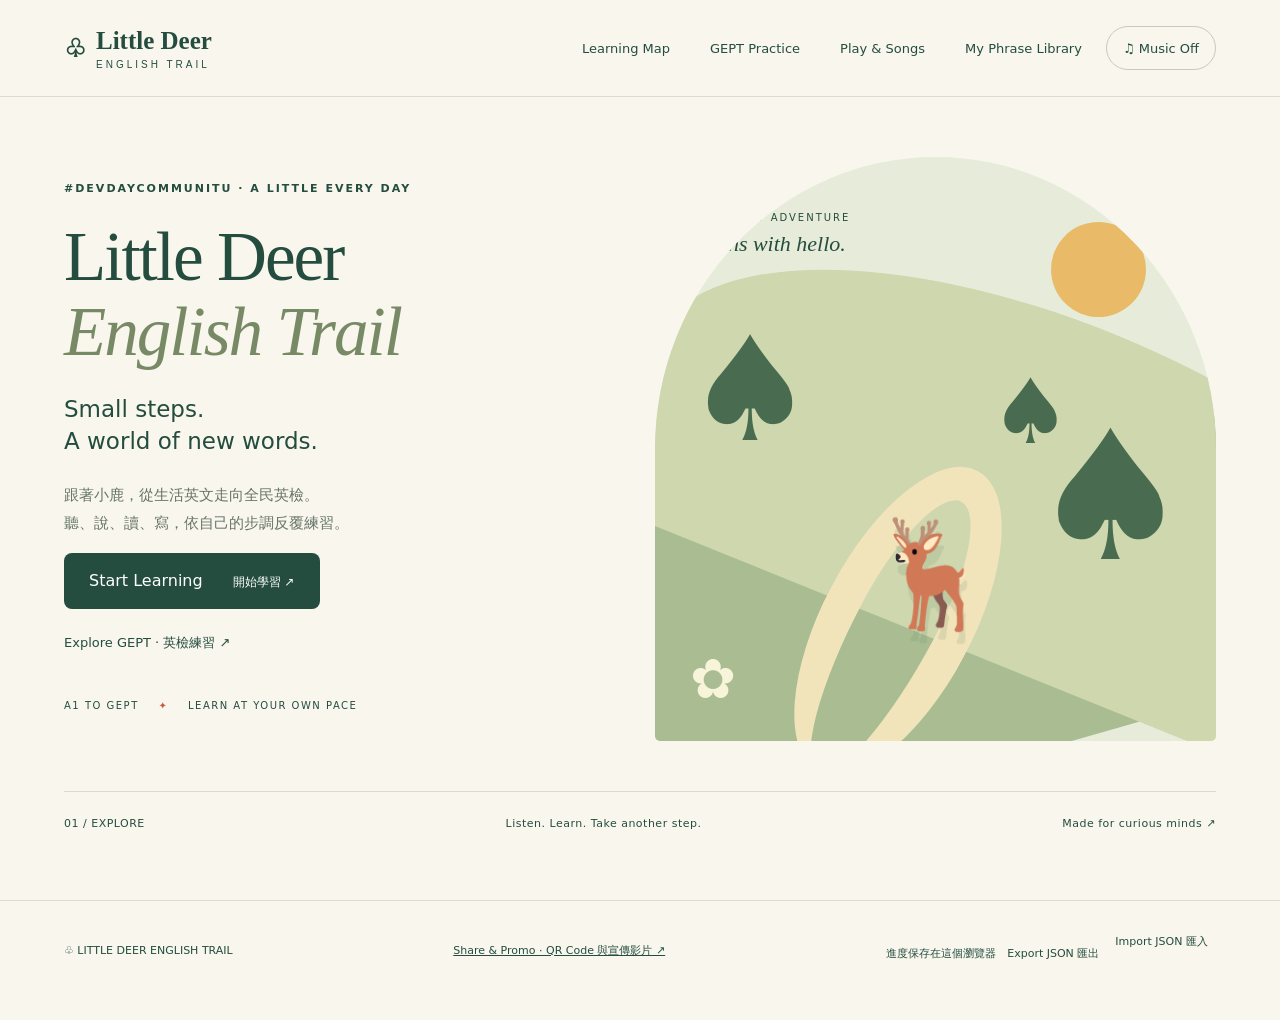
==== index.html @ c21d3909 "Merge remote-tracking branch 'origin/devin/1795253634-mobile-fixes' into devin/1795420634-integratio" ====
<!doctype html><html lang="zh-Hant"><head><meta charset="utf-8"><meta name="viewport" content="width=device-width,initial-scale=1"><meta name="theme-color" content="#234d3d"><title>Little Deer English Trail</title><link rel="stylesheet" href="style.css?v=mobile-2"><script defer src="lessons.js?v=mobile-2"></script><script defer src="exam-data.js?v=mobile-2"></script><script defer src="songs-data.js?v=mobile-2"></script><script defer src="app.js?v=mobile-2"></script><script defer src="videos-data.js?v=mobile-2"></script><script defer src="play.js?v=mobile-2"></script></head><body>
<header><a class="brand" href="#home">♧ <span>Little Deer<span class="brand-sub">ENGLISH TRAIL</span></span></a><nav><button id="mapNav">Learning Map</button><button id="examNav">GEPT Practice</button><button id="restNav">Play & Songs</button><button id="songNowPlaying" hidden>❚❚ Pause Song</button><button id="libraryNav">My Phrase Library</button><button id="music" aria-pressed="false">♫ Music Off</button></nav></header>
<main>
<section id="home" class="home"><div class="hero-copy"><span class="eyebrow">#DEVDAYCOMMUNITU · A LITTLE EVERY DAY</span><h1>Little Deer<br><em>English Trail</em></h1><p class="intro">Small steps.<br>A world of new words.</p><p>跟著小鹿，從生活英文走向全民英檢。<br>聽、說、讀、寫，依自己的步調反覆練習。</p><button id="start" class="primary">Start Learning <span>開始學習 ↗</span></button><button id="startExam" class="secondary-start">Explore GEPT · 英檢練習 ↗</button><div class="hero-meta">A1 TO GEPT <span>✦</span> LEARN AT YOUR OWN PACE</div></div><div class="hero-art" aria-label="小鹿的森林英文學習步道"><div class="sun"></div><div class="hill h1"></div><div class="hill h2"></div><div class="hero-path"></div><span class="tree t1">♠</span><span class="tree t2">♠</span><span class="tree t3">♠</span><span class="deer-big">🦌</span><span class="art-label">YOUR NEXT ADVENTURE<br><b>begins with hello.</b></span><span class="flower">✿</span></div><div class="home-bottom"><span>01 / EXPLORE</span><span>Listen. Learn. Take another step.</span><span>Made for curious minds ↗</span></div></section>
<section id="mapPage" hidden><div class="page-heading"><div><span class="eyebrow">YOUR OWN ADVENTURE</span><h1>Learning Map<span class="small-title">隨時開始，不限次數</span></h1></div><div id="progress"></div></div><div id="breakInvitation" class="break-invitation" hidden><div><span class="eyebrow">A LITTLE BREATHER</span><p id="breakMessage"></p></div><button id="takeBreak">Take a Break · 休息一下</button><button id="skipBreak">Keep Learning · 繼續學習</button></div><div class="map-layout"><aside><h2>A little progress,<br>every day.</h2><p id="daily"></p><label class="filter-label">Trail · 選擇步道<select id="mapLevel" aria-label="地圖級別"></select></label><div class="legend">○ To Do 可練習<br>✓ Completed 已完成<br>↻ Retry 隨時重做</div><p class="muted">點選站點，小鹿會沿步道前進。也可使用方向鍵，逐站探索。</p><div class="arrows" aria-label="移動小鹿"><button data-step="-1" aria-label="向上">↑</button><div><button data-step="-1" aria-label="向左">←</button><button data-step="1" aria-label="向下">↓</button><button data-step="1" aria-label="向右">→</button></div></div><button id="randomBreak" class="grove-shortcut">✦ Surprise Break · 隨機小遊戲</button><p class="muted">沿途的 ✦ 是可跳過的休息小站，不影響學習進度。</p><p id="mapNotice" role="status"></p></aside><div id="mapViewport"><div id="trail"><svg id="route" aria-hidden="true"></svg><div id="stations"></div><div id="deer" aria-label="玩家小鹿">🦌</div></div></div></div></section>
<section id="libraryPage" hidden><span class="eyebrow">WORDS TO KEEP</span><h1>My Phrase Library</h1><p>每一小步，都成為你的收藏。</p><div class="library-tools"><input id="search" type="search" placeholder="Search phrases · 搜尋中英文" aria-label="搜尋中英文"><select id="sort" aria-label="完成日期排序"><option value="new">Newest first · 最新完成</option><option value="old">Oldest first · 最早完成</option></select></div><div id="phrases"></div></section>
<section id="examPage" hidden>
<div class="page-heading"><div><span class="eyebrow">YOUR NEXT CHALLENGE</span><h1>GEPT Practice<span class="small-title">從初級到優級，依自己的步調練習</span></h1></div><span id="examProgress"></span></div>
<p class="exam-intro">全部題目隨時開放，沒有完成期限。答錯可以不限次數重試，已完成的題目也能再練。</p>
<div class="exam-filters"><label>Level · 級別<select id="examLevel"></select></label><label>Skill · 技能<select id="examSkill"><option value="all">All Skills · 全部</option><option value="listening">Listening · 聽力</option><option value="reading">Reading · 閱讀</option><option value="writing">Writing · 寫作</option><option value="speaking">Speaking · 口說</option></select></label><label>Task · 題型<select id="examType"><option value="all">All Types · 全部題型</option></select></label></div>
<div class="study-summary"><p id="levelDescription"></p><button id="continuePractice" class="primary">Continue Practice · 接著練習 ↗</button></div>
<p id="examNotice" role="status"></p><div id="examTasks"></div>
<details class="source-note"><summary>About These Exercises · 題型與作答方式</summary><p>本站提供原創分題練習，依 GEPT 各級題型設計；不是官方題庫、完整正式模擬卷或通過保證。高級與優級為縮短素材的進階準備練習。選擇與單句題可核對答案；開放式寫作及口說以參考範例、自我檢核完成，不提供官方級分。</p><p>官方題型說明：<a href="https://www.gept.org.tw/Exam_Intro/t01_introduction.asp" target="_blank" rel="noopener">初級</a> · <a href="https://www.gept.org.tw/Exam_Intro/t02_introduction.asp" target="_blank" rel="noopener">中級</a> · <a href="https://www.gept.org.tw/Exam_Intro/t03_introduction.asp" target="_blank" rel="noopener">中高級</a> · <a href="https://www.gept.org.tw/Exam_Intro/t04_introduction.asp" target="_blank" rel="noopener">高級</a> · <a href="https://www.gept.org.tw/Exam_Intro/t05_introduction.asp" target="_blank" rel="noopener">優級</a>。優級為專案辦理，實際報考方式請以官方資訊為準。</p><p>錄音僅供目前頁面回放，不會上傳或放入備份。文字草稿保存在這個瀏覽器，可隨 JSON 一起備份。</p></details>
</section>
<section id="restPage" hidden>
<div class="page-heading"><div><span class="eyebrow">REST, PLAY, COME BACK CURIOUS</span><h1>The Rest Grove<span class="small-title">撈撈魚、拼拼圖，聽一首小歌</span></h1></div><span id="groveStats" class="level-progress"></span></div>
<p class="exam-intro">不用趕時間，也不用答題。休息一下，隨時回到英文步道。遊戲不會改動你的教材收藏。</p>
<div class="grove-cards"><article><span class="grove-icon">🐟</span><h2>Little Fish Pond</h2><p>用滑鼠、觸控或鍵盤撈魚。不計時，輕鬆收集五條小魚。</p><button id="openFish">Catch Some Fish · 去撈魚 ↗</button></article><article><span class="grove-icon">🧩</span><h2>Forest Picture Puzzle</h2><p>點兩塊圖交換位置，慢慢拼出小鹿的風景。可看原圖，不限次重玩。</p><button id="openPuzzle">Make a Picture · 拼一張圖 ↗</button></article><article><span class="grove-icon">♫</span><h2>Songs & Stories</h2><p>依程度挑選 YouTube 兒歌、知名歌手與小故事。也能聽原創小歌。</p><button id="goSongs">Watch & Listen · 選支影片 ↓</button></article></div>
<div id="videoCorner" class="video-corner"><div class="video-heading"><span class="eyebrow">YOUTUBE PICKS FOR YOUR LEVEL</span><h2>Songs & Little Stories</h2><p>兒歌、知名歌手、小故事與短片，依自己的程度挑一支。只想放鬆聽也可以，不會要求作答或設定完成日期。</p></div>
<div class="video-filters"><label>Level · 建議程度<select id="videoLevel" aria-label="影片建議程度"></select></label><label>Type · 影片類型<select id="videoKind" aria-label="影片類型"><option value="all">All Videos · 全部影片</option><option value="song">Songs · 英文歌</option><option value="story">Stories & Shorts · 故事與短片</option></select></label><button id="matchVideoTrail">Match My Trail · 依目前步道</button></div>
<p id="videoCount" class="level-progress" role="status"></p><div id="videoCards" class="video-cards"></div><p class="video-guidance">程度是本站的練習建議，依句型、語速與觀看任務安排，並非影片的官方英檢分級。覺得吃力時，可換簡單一級；若影片有 CC，可開英文字幕或調慢速度。</p>
<p id="externalMediaNotice" hidden role="status">已暫停本站音樂，避免與 YouTube 重疊。回到這個分頁會恢復原本的背景音樂設定。<button id="resumeSiteAudio">Resume Site Audio · 恢復本站聲音</button></p><div class="video-footer"><p>點連結會在 YouTube 新分頁開啟；字幕及播放情況依 YouTube 提供。</p><button id="goOriginalSongs">Original Sing-alongs · 原創小歌 ↓</button></div></div><div id="songCorner" class="song-corner"><div class="song-heading"><span class="eyebrow">ORIGINAL SING-ALONGS · 合成歌聲</span><h2>Sing a little. Smile a little.</h2><p>點播放才會出聲；歌曲可跨頁繼續聽。聽題目、錄音或玩遊戲時會暫停，結束後再繼續。</p></div><label class="filter-label">Choose a Song · 選首小歌<select id="songSelect"></select></label><audio id="songPlayer" controls preload="none"></audio><div class="song-tools"><button id="previousSong">← Previous · 上一首</button><button id="nextSong">Next · 下一首 →</button><label><input id="songLoop" type="checkbox"> Loop · 單曲循環</label></div><p id="songStatus" role="status">按播放器的 ▶ 開始。原創旋律與歌詞，使用合成歌聲。</p><div id="songLyrics" class="song-lyrics"></div><details class="source-note"><summary>Music Credits · 音樂與授權</summary><p>三首小歌的旋律、歌詞與伴奏均為本作品原創，歌聲以本機語音合成與音高／節奏處理製作，並非真人演唱。可用於本站公開播放與 YouTube 示範影片。<a href="AUDIO-CREDITS.md" target="_blank" rel="noopener">來源與授權紀錄</a></p></details></div>
<button id="groveBackMap" class="primary">Back to the Trail · 回到步道 ↗</button>
</section></main><footer><span>♧ LITTLE DEER ENGLISH TRAIL</span><a href="promo/" style="color:inherit">Share & Promo · QR Code 與宣傳影片 ↗</a><div>進度保存在這個瀏覽器 <button id="export">Export JSON 匯出</button><label class="file-label">Import JSON 匯入<input id="import" type="file" accept="application/json,.json"></label></div><p id="storageNotice" role="status"></p></footer>
<dialog id="lesson"><button id="close" class="close" aria-label="關閉教材">×</button><span class="eyebrow">PRACTICE · AT YOUR OWN PACE</span><h2 id="lessonTitle"></h2><p id="taskMeta" class="task-meta"></p><div id="taskVisual"></div><div id="passage" class="passage" hidden></div><button id="flip" class="flashcard" aria-label="翻面看中文"><span id="phraseText"></span><small>↻ Tap to flip · 點一下翻面</small></button><button id="lessonMusic" aria-pressed="false">♫ Music Off</button><button id="lessonSongStop" hidden>■ Stop Song · 停止歌曲</button><button id="listen">▶ Listen · 聽美式英文</button><p id="audioStatus" role="status"></p><p id="context"></p><h3 id="question"></h3><div id="options"></div>
<div id="writtenResponse" hidden><label for="response">Your Answer · 你的作答</label><textarea id="response" rows="6" spellcheck="true" lang="en" placeholder="Write in English… 可慢慢寫，草稿會自動保存"></textarea><p id="wordCount" class="muted"></p><button id="submitResponse">Check / Review · 核對與檢視</button></div>
<div id="spokenResponse" hidden><p class="muted">可直接錄音再回放；若無法使用麥克風，可大聲練習並輸入回答筆記。錄音不會上傳。</p><button id="record">● Record · 開始錄音</button><button id="stopRecord" hidden>■ Stop · 停止錄音</button><audio id="recording" controls hidden></audio><p id="recordStatus" role="status"></p><label for="spokenNotes">Answer Notes · 回答筆記</label><textarea id="spokenNotes" rows="3" placeholder="記下你實際說出的內容…"></textarea><button id="reviewSpeaking">Review · 檢視練習</button></div>
<button id="showReference" hidden>Show Reference · 看參考與解說</button><div id="reference" class="reference" hidden></div>
<div id="selfReview" hidden><p>Self Review · 自我檢核（不代表官方評分）</p><div id="reviewChecks"></div><button id="completeReview">Save Practice · 完成自評並收藏</button></div>
<button id="retry" hidden>↻ Try Again · 再練一次</button><button id="nextTask" hidden>Next Practice · 下一題 →</button><p id="feedback" role="status"></p><button id="backMap" class="primary" hidden>Back to Map · 回到地圖 ↗</button></dialog>
<dialog id="restDialog"><div class="rest-dialog-head"><span class="eyebrow">AN OPTIONAL LITTLE BREAK</span><button id="closeRest" class="close" aria-label="關閉休息小站">×</button></div><h2 id="restTitle"></h2><p id="restInstructions"></p><button id="restMusic" aria-pressed="false">♫ Music Off</button><section id="fishGame" hidden><div class="game-meter"><span id="fishScore">0 / 5 fish</span><span>No timer · 不計時</span></div><div id="fishPond" class="fish-pond" aria-label="撈魚池"></div><p id="fishMessage" role="status">點一條魚，輕鬆撈起來。</p><button id="replayFish">↻ A New Pond · 再玩一回</button></section><section id="puzzleGame" hidden><div class="game-meter"><span id="puzzleMoves">0 swaps · 交換次數</span><span>Take your time · 慢慢來</span></div><div id="puzzleBoard" class="puzzle-board" role="group" aria-label="九宮格拼圖"></div><div class="puzzle-tools"><button id="puzzlePreviewToggle" aria-expanded="false">Show Picture · 看原圖</button><label><input id="puzzleNumbers" type="checkbox"> 圖塊號碼提示</label></div><img id="puzzlePreview" hidden alt="拼圖完成後的參考原圖"><p id="puzzleMessage" role="status">先點一塊，再點另一塊交換。</p><button id="replayPuzzle">↻ New Puzzle · 再拼一張</button></section><button id="restBack" class="primary">Back to Learning · 回去學習 ↗</button></dialog></body></html>
---- style.css ----
:root{--ink:#244d3f;--cream:#f8f6ed;--orange:#c75b3a;--muted:#677568}*{box-sizing:border-box}body{margin:0;background:var(--cream);color:var(--ink);font:16px 'DM Sans',system-ui,sans-serif}button,input,select{font:inherit}button,.file-label{cursor:pointer}button{border:1px solid #bbc7b5;border-radius:9px;background:transparent;color:var(--ink);padding:12px 16px;min-height:44px}button:hover{background:#e3ead8}button:focus-visible,a:focus-visible,input:focus-visible,select:focus-visible,.file-label:focus-within{outline:3px solid var(--orange);outline-offset:4px}button:disabled{cursor:default;opacity:.65}header{max-width:1400px;margin:auto;padding:26px 5%;display:flex;align-items:center;justify-content:space-between;border-bottom:1px solid #d9ded0}.brand{display:flex;align-items:center;gap:10px;font:600 25px 'Playfair Display',Georgia,serif;color:var(--ink);text-decoration:none}.brand-sub{display:block;font:10px 'DM Sans',sans-serif;letter-spacing:3px;margin-top:4px}nav{display:flex;gap:8px}nav button{border:0;font-size:13px}#music{border:1px solid #c4cdbb;border-radius:30px}main{max-width:1400px;margin:auto;padding:0 5%}h1,h2{font-family:'Playfair Display',Georgia,serif;font-weight:500}h1{font-size:clamp(38px,5.4vw,76px);line-height:1.08;letter-spacing:-2px;margin:24px 0}h1 em{color:#788965;font-weight:500}h2{font-size:32px}.eyebrow{font-size:11px;letter-spacing:2px;font-weight:700}.home{display:grid;grid-template-columns:1fr 1fr;gap:30px;padding-top:60px}.hero-copy{padding:20px 0 30px}.intro{font-size:23px;line-height:1.4}.hero-copy p:not(.intro){color:var(--muted);font-size:15px;line-height:1.9}.primary{background:var(--ink);color:white;border:0;padding:18px 25px;border-radius:8px}.primary:hover{background:#35684f}.primary span{margin-left:25px;font-size:12px}.hero-meta{font-size:10px;letter-spacing:1.5px;margin-top:35px}.hero-meta span{margin:0 15px;color:var(--orange)}.hero-art{position:relative;min-height:540px;background:#e7ecda;border-radius:50% 50% 5px 5px;overflow:hidden}.sun{position:absolute;top:65px;right:70px;background:#e9bb68;border-radius:50%;width:95px;height:95px}.hill{position:absolute;border-radius:50% 50% 0 0;width:150%;height:350px;bottom:-40px;left:-30%;background:#aabd92;transform:rotate(-16deg)}.h2{background:#ced7ae;bottom:70px;left:-5%;transform:rotate(22deg)}.hero-path{position:absolute;bottom:-50px;left:30%;width:150px;height:340px;border:35px solid #f1e4bb;border-bottom:0;border-radius:50%;transform:rotate(28deg)}.tree{position:absolute;color:#496c50;font-size:145px;line-height:1}.t1{left:30px;top:160px}.t2{right:25px;top:250px;font-size:180px}.t3{right:145px;top:210px;font-size:90px}.deer-big{position:absolute;bottom:105px;left:38%;font-size:105px;filter:drop-shadow(2px 12px 0 #496c5020)}.art-label{position:absolute;top:55px;left:35px;font-size:10px;letter-spacing:2px}.art-label b{display:block;font:italic 22px Georgia;margin-top:8px;letter-spacing:0}.flower{position:absolute;bottom:30px;left:35px;font-size:55px;color:#f7f4da}.home-bottom{grid-column:1/-1;display:flex;justify-content:space-between;font-size:11px;padding:25px 0;border-top:1px solid #d7ddcd;letter-spacing:1px;margin-top:20px}.page-heading{display:flex;justify-content:space-between;align-items:center;margin:40px 0 25px}.page-heading h1{font-size:48px}.small-title{display:block;font:14px system-ui;letter-spacing:1px;margin-top:15px}.map-layout{display:grid;grid-template-columns:240px 1fr;gap:25px}aside{padding:5px 20px 20px 0}aside h2{margin-top:0}.muted{color:var(--muted);font-size:13px;line-height:1.8}.legend{font-size:13px;line-height:2.3;border-block:1px solid #d4dccb;padding:15px 0}.arrows{text-align:center;width:160px;margin:20px 0}.arrows button{padding:8px 14px;margin:2px;background:#fff9}#mapViewport{background:#e6eddc;border:1px solid #d6dfcb;border-radius:24px;max-height:650px;overflow:auto;position:relative;scroll-behavior:smooth}#trail{position:relative;min-width:300px;background:radial-gradient(ellipse at 10% 20%,#9cb88244 0 10%,transparent 11%),radial-gradient(ellipse at 95% 60%,#9cb88244 0 12%,transparent 13%)}#route{position:absolute;inset:0;width:100%;height:100%}.station{position:absolute;width:150px;transform:translate(-50%,-50%);text-align:center}.station button{border-radius:50%;height:54px;width:54px;background:#fcfaee;border:3px solid #8c9c77;font-weight:bold}.station.today button{background:var(--orange);color:white;border-color:#f8e4cb;box-shadow:0 0 0 6px #c75b3a22}.station.completed button{background:var(--ink);color:white}.station.locked{color:#697363}.station.locked button{background:#d6dfce;border-color:#a8b79c}.station strong{display:block;font-size:12px;margin:9px 0 4px}.station small{font-size:10px}.station .marker{border-radius:8px;width:150px;height:auto;font-size:10px;line-height:1.5;border:1px solid #c2cfb5;background:#fffaf0;margin-top:5px;padding:6px}#deer{position:absolute;font-size:42px;z-index:2;transform:translate(-50%,-100%);pointer-events:none;filter:drop-shadow(0 5px 1px #0002)}#deer.walking{animation:hop .24s infinite alternate}@keyframes hop{to{transform:translate(-50%,-115%) rotate(5deg)}}#libraryPage{padding-top:45px;min-height:65vh}.library-tools{display:flex;gap:15px;margin:25px 0}input,select{padding:14px;border:1px solid #bbc7b5;border-radius:8px;background:#fffdf5;color:var(--ink)}input[type=search]{flex:1;min-width:0}#phrases{display:grid;grid-template-columns:repeat(auto-fit,minmax(260px,1fr));gap:20px}.phrase-entry{background:#fffdf5;border:1px solid #d6dfcb;border-radius:15px;padding:24px}.phrase-entry h2{font-size:25px}.phrase-entry small{color:var(--muted)}footer{max-width:1400px;margin:45px auto 0;padding:25px 5%;border-top:1px solid #d9ded0;font-size:11px;display:flex;flex-wrap:wrap;gap:20px;align-items:center;justify-content:space-between}footer button,.file-label{font-size:11px;padding:8px;border:0;display:inline-block}.file-label{position:relative;overflow:hidden}.file-label input{position:absolute;inset:0;width:100%;height:100%;opacity:0;cursor:pointer}#storageNotice{width:100%;margin:0}dialog{color:var(--ink);background:var(--cream);border:0;border-radius:22px;padding:32px;max-width:540px;width:calc(100% - 24px);max-height:92dvh;box-shadow:0 20px 90px #17352644}dialog::backdrop{background:#17352680;backdrop-filter:blur(4px)}.close{float:right;border:0;font-size:26px;padding:0 10px}.flashcard{display:block;width:100%;background:#e7ecda;min-height:160px;text-align:center;padding:25px;margin:20px 0;font:28px Georgia;line-height:1.4}.flashcard small{display:block;font:11px system-ui;margin-top:20px;color:#5b7158}#context{line-height:1.8;font-size:14px}#options{display:grid;gap:9px}#options button{text-align:left;background:#fffaf0}#feedback{line-height:1.7}#audioStatus{font-size:12px}body:has(dialog[open]){overflow:hidden}[hidden]{display:none!important}@media(max-width:700px){header{padding:18px 5%;align-items:flex-start}.brand{font-size:20px}nav{gap:0;max-width:220px;justify-content:flex-end;flex-wrap:wrap}nav button{font-size:10px;padding:6px 8px;min-height:36px}.home{grid-template-columns:1fr;padding-top:25px}.hero-copy{padding-bottom:0}.hero-art{min-height:380px}.hero-copy h1{font-size:57px}.hero-meta{margin-top:23px}.home-bottom{gap:15px;flex-wrap:wrap;margin-top:0}.home-bottom span:last-child{display:none}.page-heading h1{font-size:37px}.map-layout{grid-template-columns:1fr}.map-layout aside{display:flex;flex-wrap:wrap;gap:12px;align-items:center;padding:0}aside h2{display:none}.legend{font-size:11px;line-height:1.7;border:0;padding:0;columns:2;flex:1}.muted{width:100%;margin:0}.arrows{margin:0;width:155px}#daily{font-size:12px;width:100%}#mapNotice{font-size:12px}#mapViewport{max-height:65dvh}.library-tools{flex-direction:column}#progress{font-size:11px}.page-heading{gap:8px}footer{line-height:1.8}dialog{padding:24px}.flashcard{font-size:25px}}
@media(prefers-reduced-motion:reduce){*,*::before,*::after{scroll-behavior:auto!important;animation:none!important;transition:none!important}}
.brand{flex-shrink:0}.station small{display:block;line-height:1.6}.station .marker{color:var(--ink);background:#fffaf0}.station.completed .marker{color:var(--ink);background:#fffaf0;border:1px solid #bdc9b0}@media(max-width:700px){.brand{font-size:18px;gap:7px}.brand-sub{font-size:8px;letter-spacing:2px}nav{max-width:205px}}
#examPage{padding-top:5px;min-height:70vh}.exam-intro{color:var(--muted);line-height:1.8}.exam-filters{display:grid;grid-template-columns:repeat(3,1fr);gap:16px;margin:26px 0}.exam-filters label,.filter-label{display:grid;gap:9px;font-size:13px}.exam-filters select,.filter-label select{width:100%}.study-summary{display:flex;align-items:center;justify-content:space-between;gap:20px;background:#e8eddd;border-radius:15px;padding:18px 22px;margin-bottom:25px}.study-summary p{line-height:1.8;max-width:650px;font-size:14px}.study-summary button{flex-shrink:0}#examTasks{display:grid;grid-template-columns:repeat(auto-fit,minmax(255px,1fr));gap:18px}.task-tile{border:1px solid #d6dfcb;border-radius:15px;padding:22px;background:#fffdf5;display:flex;flex-direction:column;align-items:flex-start}.task-tile h2{font-size:25px;margin:16px 0 10px}.task-tile p{font-size:13px;line-height:1.7;flex:1}.task-tile small{font-size:11px;color:#5a6b56}.task-tile button{width:100%;margin-top:10px}.source-note{border-top:1px solid #d6dfcb;margin:32px 0;padding:22px 0;font-size:13px;line-height:1.9}.source-note a{color:var(--ink)}summary{cursor:pointer;min-height:44px}.task-meta{font-size:12px;color:#657752;line-height:1.7}.passage{white-space:pre-wrap;padding:20px;background:#fffaf0;border-left:3px solid #83966f;border-radius:4px;font-size:15px;line-height:1.9;margin:20px 0;max-height:270px;overflow:auto}.task-picture{width:100%;max-height:200px;display:block;border-radius:12px;background:#e5eddb;margin:15px 0}.picture-options{display:flex;gap:8px}.picture-options figure{margin:0;flex:1}.picture-options figcaption{text-align:center;font-size:13px}.picture-options svg{height:100px}textarea{display:block;width:100%;padding:14px;border:1px solid #b9c7ab;border-radius:9px;background:#fffdf6;font:16px system-ui;color:var(--ink);line-height:1.6;resize:vertical;margin:10px 0}textarea:focus-visible{outline:3px solid var(--orange);outline-offset:2px}#writtenResponse,#spokenResponse{margin:20px 0}#recording{width:100%;margin-top:15px}.reference{border-radius:12px;background:#e7edda;padding:20px;margin:18px 0;white-space:pre-wrap;line-height:1.8;font-size:14px}#reviewChecks label{display:flex;align-items:flex-start;gap:10px;line-height:1.7;padding:10px 0;font-size:14px}#reviewChecks input{width:20px;height:20px;flex-shrink:0}#retry,#nextTask,#showReference{margin:8px 5px 8px 0}#completeReview{background:#e2eacb}#lesson{max-width:650px}.home-bottom{letter-spacing:.5px}#examNotice{font-size:13px}.filter-label{margin:20px 0}header nav{flex-wrap:wrap}.level-progress{font-size:12px;color:#5d7157}
@media(max-width:700px){.exam-filters{grid-template-columns:1fr;gap:12px}.study-summary{display:block;padding:16px}.study-summary button{width:100%}.task-tile h2{font-size:24px}#examTasks{grid-template-columns:1fr}header{gap:10px}nav{max-width:215px}nav button{min-height:44px;font-size:10px}.filter-label{width:100%;margin:0}.map-layout aside .legend{columns:1}.map-layout aside{gap:12px}.task-picture{max-height:170px}.passage{font-size:14px}dialog{padding:20px}#lessonTitle{font-size:28px}}
.secondary-start{display:block;margin-top:12px;border:0;padding-left:0;font-size:13px}.secondary-start:hover{background:transparent;text-decoration:underline}

#options.picture-choice-options{grid-template-columns:repeat(3,minmax(0,1fr));align-items:stretch}#options .picture-choice{display:flex;flex-direction:column;padding:8px;align-items:stretch;text-align:center;min-width:0;gap:8px}#options .picture-choice .task-picture{height:100px;margin:0}#options .picture-choice span{font-size:13px;line-height:1.5}#options button{line-height:1.6}
@media(max-width:420px){#options .picture-choice .task-picture{height:75px}#options .picture-choice span{font-size:11px}}
#taskVisual>.task-picture{max-height:150px}
/* Optional rests: a different corner of the same woodland. */
#restPage{padding:12px 0 15px;min-height:70vh}.grove-cards{display:grid;grid-template-columns:repeat(3,1fr);gap:20px;margin:28px 0 40px}.grove-cards article{background:#fffaf0;border:1px solid #d5deca;padding:26px;border-radius:18px;display:flex;flex-direction:column;align-items:flex-start}.grove-cards h2{font-size:27px;margin:18px 0 6px}.grove-cards p{font-size:14px;line-height:1.8;flex:1}.grove-cards button{width:100%;font-size:13px}.grove-icon{font-size:35px}.grove-shortcut{margin:15px 0;background:#e9eddb;font-size:12px}.break-invitation{display:flex;gap:14px;align-items:center;background:#efe3ca;border:1px solid #dfcfad;border-radius:16px;padding:18px 22px;margin:15px 0 25px}.break-invitation>div{flex:1}.break-invitation p{font-size:13px;line-height:1.7;margin:8px 0 0}.break-invitation button{font-size:12px}.rest-stop{position:absolute;z-index:1;transform:translate(-50%,-50%);width:170px;border:1px dashed #9da67d;border-radius:30px;background:#f9f4df;padding:8px 9px;box-shadow:0 4px 12px #3c593315}.rest-stop span{display:block;font-size:11px;font-weight:600}.rest-stop small{display:block;font-size:9px;color:#65724d;margin-top:4px}.rest-stop:hover{background:#fff9e4;border-color:#b07c46}#restDialog{max-width:600px;padding:26px}#restDialog h2{margin:14px 0;font-size:34px}.rest-dialog-head{display:flex;justify-content:space-between;align-items:center}#restInstructions{font-size:14px;line-height:1.8}#restDialog .primary{margin-top:16px;width:100%;padding:14px}#restMusic{font-size:12px;min-height:40px}.game-meter{display:flex;justify-content:space-between;font-size:12px;margin:18px 0 12px;color:#576e50}.fish-pond{position:relative;display:grid;grid-template-columns:repeat(3,minmax(0,1fr));grid-template-rows:repeat(2,105px);gap:15px;background:radial-gradient(ellipse at 14% 20%,#a3c291 0 9%,transparent 10%),repeating-radial-gradient(ellipse at 50% 60%,#c1e0d5 0 1px,transparent 3px 26px),#97c4c1;border:8px solid #b9c9a4;border-radius:45% 30% 35% 30% / 18% 24% 20% 27%;padding:18px 8px;overflow:hidden;min-height:270px}.fish-lane{position:relative;min-width:0;display:flex;align-items:center;justify-content:center}.swimming-fish{border:0;padding:4px;background:transparent;border-radius:22px;width:100%;max-width:120px;animation:fish-sway var(--swim-duration,4s) ease-in-out var(--swim-delay,0s) infinite alternate}.swimming-fish svg{display:block;width:100%;height:66px}.swimming-fish span{display:block;font-size:10px;background:#f7f8e9cc;border-radius:15px;padding:3px 5px;white-space:nowrap}.swimming-fish:hover{background:#ffffff30}.swimming-fish:disabled{opacity:.25}.swimming-fish.caught-fish{opacity:.12;animation:none;transform:scale(.8)}#fishMessage,#puzzleMessage{font-size:14px;line-height:1.8;min-height:48px}#replayFish,#replayPuzzle{font-size:13px;background:#fcf9ee}.puzzle-board{display:grid;grid-template-columns:repeat(3,minmax(0,1fr));gap:5px;max-width:380px;width:100%;margin:auto;background:#d8e1cb;padding:5px;border-radius:12px}.puzzle-tile{aspect-ratio:1;border:2px solid transparent;border-radius:5px;background-size:300% 300%;min-height:0;padding:5px;position:relative}.puzzle-tile:hover{filter:brightness(1.04)}.puzzle-tile[aria-pressed=true]{border:4px solid #c75b3a;box-shadow:0 0 0 2px #fff8de inset;filter:brightness(1.08)}.tile-number{position:absolute;top:4px;left:4px;border-radius:50%;background:#fff9e5d9;font-size:12px;width:22px;height:22px;line-height:22px;color:#244d3f}.puzzle-tools{display:flex;align-items:center;justify-content:space-between;gap:10px;margin:15px 0;font-size:12px}.puzzle-tools button{font-size:12px;padding:8px 12px}.puzzle-tools label{display:flex;align-items:center;gap:6px;line-height:1.5}.puzzle-tools input,.song-tools input{width:18px;height:18px}#puzzlePreview{max-width:220px;width:100%;border-radius:12px;display:block;margin:15px auto}.song-corner{border:1px solid #d2ddc4;border-radius:22px;background:#eef0df;padding:30px;margin:30px 0;scroll-margin-top:20px}.song-heading h2{font-size:35px;margin:18px 0}.song-heading p{font-size:14px;line-height:1.8}.song-corner>.filter-label{max-width:500px}.song-corner audio{width:100%;display:block;margin:20px 0}.song-tools{display:flex;gap:12px;align-items:center;flex-wrap:wrap}.song-tools button{font-size:12px}.song-tools label{display:flex;gap:6px;align-items:center;font-size:13px;padding:10px}.song-lyrics{display:grid;grid-template-columns:1fr 1fr;gap:12px;margin-top:22px}.lyric-line{border-radius:12px;padding:15px 18px;border:1px solid transparent;background:#faf8ec99}.lyric-line p{font:23px/1.5 Georgia;margin:0 0 8px}.lyric-line small{font-size:13px;color:#5d7355;line-height:1.7}.current-line{background:#fff7d9;border-color:#d4ad65}.song-corner #songStatus{font-size:13px;line-height:1.8}#songNowPlaying{background:#e4ecd6;color:#325d41;font-size:11px}.song-corner .source-note{margin-bottom:0;padding-bottom:0}.song-corner a{color:var(--ink)}@keyframes fish-sway{0%{transform:translate(-5px,-3px) rotate(-5deg)}100%{transform:translate(7px,6px) rotate(5deg)}}
@media(max-width:700px){.grove-cards{grid-template-columns:1fr;gap:15px}.grove-cards article{padding:22px}.grove-cards h2{font-size:29px}.song-corner{padding:20px 16px}.song-heading h2{font-size:29px}.song-lyrics{grid-template-columns:1fr}.lyric-line p{font-size:22px}.break-invitation{flex-wrap:wrap;padding:15px}.break-invitation>div{flex-basis:100%}.break-invitation button{flex:1}.rest-stop{width:154px}.fish-pond{gap:5px;padding:12px 3px;grid-template-rows:repeat(2,95px);min-height:240px;border-width:5px}.swimming-fish svg{height:58px}.swimming-fish span{font-size:9px}#restDialog{padding:20px}#restDialog h2{font-size:29px}.puzzle-tools{flex-wrap:wrap}.grove-shortcut{width:100%}header nav{max-width:225px;justify-content:flex-end}.brand{font-size:17px}}
@media(max-width:360px){header{padding-inline:4%;gap:6px}.brand{font-size:16px}header nav{max-width:175px}nav button{font-size:9px;padding-inline:6px}}
@media(prefers-reduced-motion:reduce){.swimming-fish{animation:none;transform:none}}
.video-corner{margin:36px 0;padding:30px;border:1px solid #d5ddc9;border-radius:22px;background:#f1f0e4;scroll-margin-top:20px}.video-heading h2{font-size:36px;margin:16px 0}.video-heading>p{font-size:14px;line-height:1.9;max-width:750px}.video-filters{display:grid;grid-template-columns:1fr 1fr auto;gap:15px;align-items:end;margin:25px 0 18px}.video-filters label{display:grid;gap:9px;font-size:13px}.video-filters select{min-width:0;width:100%}.video-filters button{font-size:12px;min-height:48px}.video-cards{display:grid;grid-template-columns:repeat(auto-fit,minmax(260px,1fr));gap:18px;margin:20px 0}.video-card{background:#fffdf4;border:1px solid #d9dfcb;padding:22px;border-radius:16px;display:flex;flex-direction:column;align-items:flex-start;min-width:0}.video-kind{font-size:10px;letter-spacing:.8px;font-weight:600;color:#7a633e}.video-card h3{font:26px/1.25 Georgia,serif;font-weight:400;margin:17px 0 8px;overflow-wrap:anywhere}.video-zh{font-size:14px;line-height:1.7;margin:0 0 10px}.video-creator{font-size:12px;color:#607658;line-height:1.6}.video-level{font-size:11px;color:#4e6c49;padding:5px 9px;background:#e8eddb;border-radius:20px;margin-top:12px}.video-why{font-size:13px;line-height:1.8;margin:17px 0 12px}.video-tip{background:#f0eddf;border-radius:10px;font-size:13px;line-height:1.8;padding:13px;flex:1;margin:0 0 14px}.video-tip strong,.video-tip span{display:block}.video-tip strong{font-size:11px;letter-spacing:.3px;margin-bottom:5px}.video-accent{font-size:10px;color:#68745e;margin-bottom:16px;line-height:1.6}.video-watch{display:block;width:100%;padding:13px 10px;text-align:center;border-radius:9px;background:var(--ink);color:#fff9e8;text-decoration:none;font-size:13px;min-height:46px}.video-watch:hover{background:#35684f}.video-source{font-size:11px;color:var(--ink);padding:14px 0 0;min-height:44px;line-height:1.7}.video-watch:focus-visible,.video-source:focus-visible{outline:3px solid var(--orange);outline-offset:4px}.video-guidance{font-size:12px;line-height:1.9;color:#5e7258;max-width:950px}.video-footer{border-top:1px solid #d4dcc8;margin-top:22px;padding-top:16px;display:flex;align-items:center;justify-content:space-between;gap:15px}.video-footer p{font-size:12px;line-height:1.8}.video-footer button{font-size:12px;flex-shrink:0}#externalMediaNotice{font-size:12px;line-height:1.8;background:#f7e9c9;padding:15px;border-radius:12px}#externalMediaNotice button{font-size:11px;margin:8px}
@media(max-width:700px){.video-corner{padding:22px 16px;margin:28px 0}.video-heading h2{font-size:30px}.video-filters{grid-template-columns:1fr;gap:13px}.video-cards{grid-template-columns:1fr}.video-card{padding:21px}.video-footer{display:block}.video-footer button{width:100%}.video-card h3{font-size:28px}}
@media(pointer:coarse){select,textarea,input:not([type=checkbox]):not([type=radio]):not([type=file]){font-size:16px}}
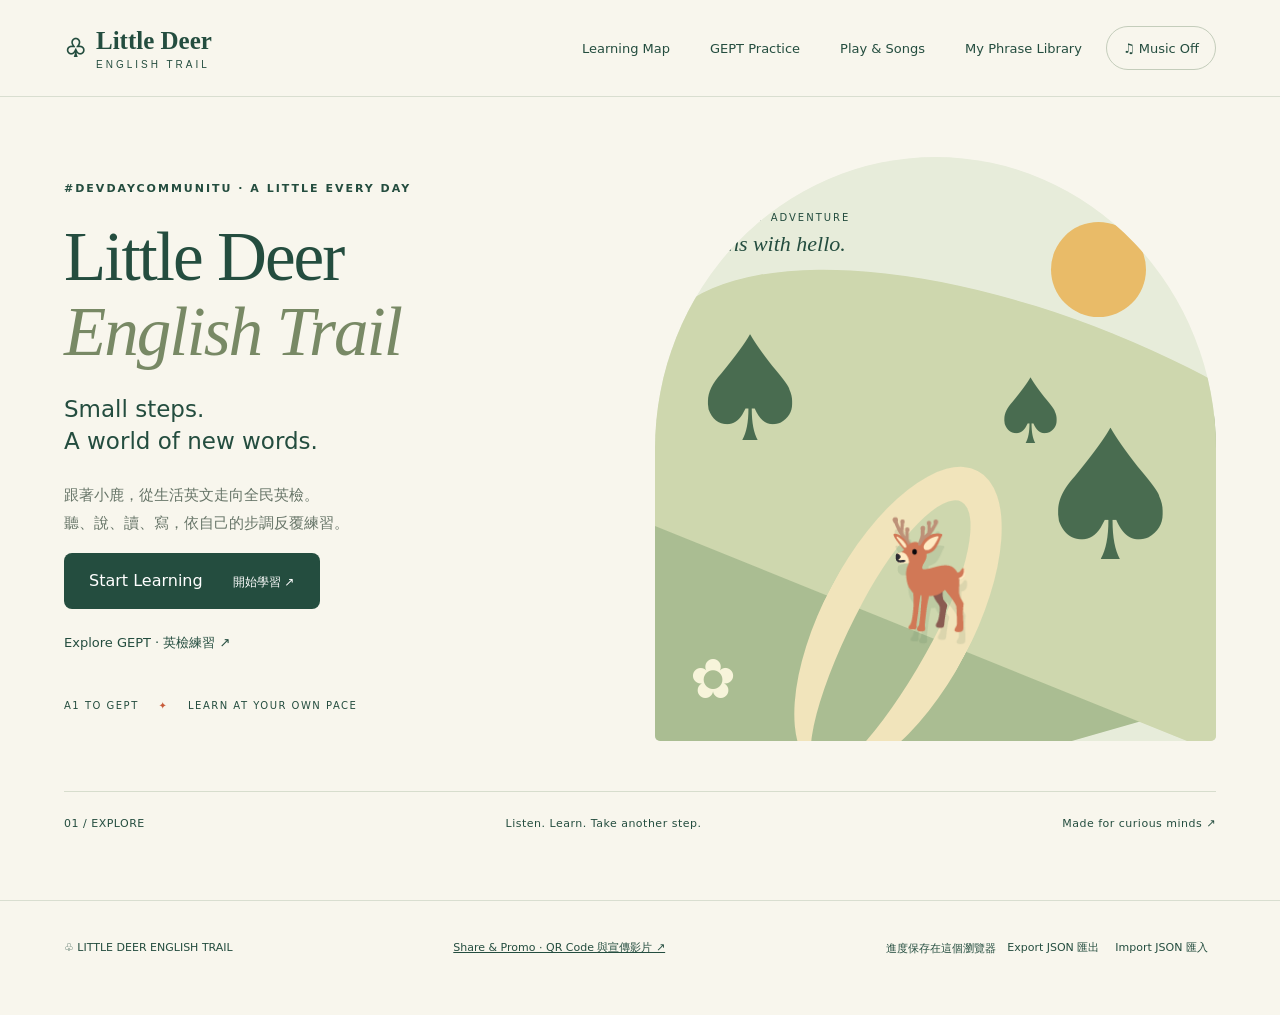
==== commit cdf8fd97: "Clarify elementary listening translations and split answer review cards Co-Authored-By: Devin AI <15" ====
--- a/index.html
+++ b/index.html
@@ -1,4 +1,4 @@
-<!doctype html><html lang="zh-Hant"><head><meta charset="utf-8"><meta name="viewport" content="width=device-width,initial-scale=1"><meta name="theme-color" content="#234d3d"><title>Little Deer English Trail</title><link rel="stylesheet" href="style.css?v=mobile-2"><script defer src="lessons.js?v=mobile-2"></script><script defer src="exam-data.js?v=mobile-2"></script><script defer src="songs-data.js?v=mobile-2"></script><script defer src="app.js?v=mobile-2"></script><script defer src="videos-data.js?v=mobile-2"></script><script defer src="play.js?v=mobile-2"></script></head><body>
+<!doctype html><html lang="zh-Hant"><head><meta charset="utf-8"><meta name="viewport" content="width=device-width,initial-scale=1"><meta name="theme-color" content="#234d3d"><title>Little Deer English Trail</title><link rel="stylesheet" href="style.css?v=listening-review-2"><script defer src="lessons.js?v=listening-review-2"></script><script defer src="exam-data.js?v=listening-review-2"></script><script defer src="songs-data.js?v=listening-review-2"></script><script defer src="app.js?v=listening-review-2"></script><script defer src="videos-data.js?v=listening-review-2"></script><script defer src="play.js?v=listening-review-2"></script></head><body>
 <header><a class="brand" href="#home">♧ <span>Little Deer<span class="brand-sub">ENGLISH TRAIL</span></span></a><nav><button id="mapNav">Learning Map</button><button id="examNav">GEPT Practice</button><button id="restNav">Play & Songs</button><button id="songNowPlaying" hidden>❚❚ Pause Song</button><button id="libraryNav">My Phrase Library</button><button id="music" aria-pressed="false">♫ Music Off</button></nav></header>
 <main>
 <section id="home" class="home"><div class="hero-copy"><span class="eyebrow">#DEVDAYCOMMUNITU · A LITTLE EVERY DAY</span><h1>Little Deer<br><em>English Trail</em></h1><p class="intro">Small steps.<br>A world of new words.</p><p>跟著小鹿，從生活英文走向全民英檢。<br>聽、說、讀、寫，依自己的步調反覆練習。</p><button id="start" class="primary">Start Learning <span>開始學習 ↗</span></button><button id="startExam" class="secondary-start">Explore GEPT · 英檢練習 ↗</button><div class="hero-meta">A1 TO GEPT <span>✦</span> LEARN AT YOUR OWN PACE</div></div><div class="hero-art" aria-label="小鹿的森林英文學習步道"><div class="sun"></div><div class="hill h1"></div><div class="hill h2"></div><div class="hero-path"></div><span class="tree t1">♠</span><span class="tree t2">♠</span><span class="tree t3">♠</span><span class="deer-big">🦌</span><span class="art-label">YOUR NEXT ADVENTURE<br><b>begins with hello.</b></span><span class="flower">✿</span></div><div class="home-bottom"><span>01 / EXPLORE</span><span>Listen. Learn. Take another step.</span><span>Made for curious minds ↗</span></div></section>
@@ -25,7 +25,7 @@
 <dialog id="lesson"><button id="close" class="close" aria-label="關閉教材">×</button><span class="eyebrow">PRACTICE · AT YOUR OWN PACE</span><h2 id="lessonTitle"></h2><p id="taskMeta" class="task-meta"></p><div id="taskVisual"></div><div id="passage" class="passage" hidden></div><button id="flip" class="flashcard" aria-label="翻面看中文"><span id="phraseText"></span><small>↻ Tap to flip · 點一下翻面</small></button><button id="lessonMusic" aria-pressed="false">♫ Music Off</button><button id="lessonSongStop" hidden>■ Stop Song · 停止歌曲</button><button id="listen">▶ Listen · 聽美式英文</button><p id="audioStatus" role="status"></p><p id="context"></p><h3 id="question"></h3><div id="options"></div>
 <div id="writtenResponse" hidden><label for="response">Your Answer · 你的作答</label><textarea id="response" rows="6" spellcheck="true" lang="en" placeholder="Write in English… 可慢慢寫，草稿會自動保存"></textarea><p id="wordCount" class="muted"></p><button id="submitResponse">Check / Review · 核對與檢視</button></div>
 <div id="spokenResponse" hidden><p class="muted">可直接錄音再回放；若無法使用麥克風，可大聲練習並輸入回答筆記。錄音不會上傳。</p><button id="record">● Record · 開始錄音</button><button id="stopRecord" hidden>■ Stop · 停止錄音</button><audio id="recording" controls hidden></audio><p id="recordStatus" role="status"></p><label for="spokenNotes">Answer Notes · 回答筆記</label><textarea id="spokenNotes" rows="3" placeholder="記下你實際說出的內容…"></textarea><button id="reviewSpeaking">Review · 檢視練習</button></div>
-<button id="showReference" hidden>Show Reference · 看參考與解說</button><div id="reference" class="reference" hidden></div>
+<button id="showReference" hidden>Show Reference · 看參考與解說</button><div id="reference" class="reference" tabindex="-1" role="region" aria-label="作答解析" hidden></div>
 <div id="selfReview" hidden><p>Self Review · 自我檢核（不代表官方評分）</p><div id="reviewChecks"></div><button id="completeReview">Save Practice · 完成自評並收藏</button></div>
 <button id="retry" hidden>↻ Try Again · 再練一次</button><button id="nextTask" hidden>Next Practice · 下一題 →</button><p id="feedback" role="status"></p><button id="backMap" class="primary" hidden>Back to Map · 回到地圖 ↗</button></dialog>
 <dialog id="restDialog"><div class="rest-dialog-head"><span class="eyebrow">AN OPTIONAL LITTLE BREAK</span><button id="closeRest" class="close" aria-label="關閉休息小站">×</button></div><h2 id="restTitle"></h2><p id="restInstructions"></p><button id="restMusic" aria-pressed="false">♫ Music Off</button><section id="fishGame" hidden><div class="game-meter"><span id="fishScore">0 / 5 fish</span><span>No timer · 不計時</span></div><div id="fishPond" class="fish-pond" aria-label="撈魚池"></div><p id="fishMessage" role="status">點一條魚，輕鬆撈起來。</p><button id="replayFish">↻ A New Pond · 再玩一回</button></section><section id="puzzleGame" hidden><div class="game-meter"><span id="puzzleMoves">0 swaps · 交換次數</span><span>Take your time · 慢慢來</span></div><div id="puzzleBoard" class="puzzle-board" role="group" aria-label="九宮格拼圖"></div><div class="puzzle-tools"><button id="puzzlePreviewToggle" aria-expanded="false">Show Picture · 看原圖</button><label><input id="puzzleNumbers" type="checkbox"> 圖塊號碼提示</label></div><img id="puzzlePreview" hidden alt="拼圖完成後的參考原圖"><p id="puzzleMessage" role="status">先點一塊，再點另一塊交換。</p><button id="replayPuzzle">↻ New Puzzle · 再拼一張</button></section><button id="restBack" class="primary">Back to Learning · 回去學習 ↗</button></dialog></body></html>
--- a/style.css
+++ b/style.css
@@ -1,4 +1,4 @@
-:root{--ink:#244d3f;--cream:#f8f6ed;--orange:#c75b3a;--muted:#677568}*{box-sizing:border-box}body{margin:0;background:var(--cream);color:var(--ink);font:16px 'DM Sans',system-ui,sans-serif}button,input,select{font:inherit}button,.file-label{cursor:pointer}button{border:1px solid #bbc7b5;border-radius:9px;background:transparent;color:var(--ink);padding:12px 16px;min-height:44px}button:hover{background:#e3ead8}button:focus-visible,a:focus-visible,input:focus-visible,select:focus-visible,.file-label:focus-within{outline:3px solid var(--orange);outline-offset:4px}button:disabled{cursor:default;opacity:.65}header{max-width:1400px;margin:auto;padding:26px 5%;display:flex;align-items:center;justify-content:space-between;border-bottom:1px solid #d9ded0}.brand{display:flex;align-items:center;gap:10px;font:600 25px 'Playfair Display',Georgia,serif;color:var(--ink);text-decoration:none}.brand-sub{display:block;font:10px 'DM Sans',sans-serif;letter-spacing:3px;margin-top:4px}nav{display:flex;gap:8px}nav button{border:0;font-size:13px}#music{border:1px solid #c4cdbb;border-radius:30px}main{max-width:1400px;margin:auto;padding:0 5%}h1,h2{font-family:'Playfair Display',Georgia,serif;font-weight:500}h1{font-size:clamp(38px,5.4vw,76px);line-height:1.08;letter-spacing:-2px;margin:24px 0}h1 em{color:#788965;font-weight:500}h2{font-size:32px}.eyebrow{font-size:11px;letter-spacing:2px;font-weight:700}.home{display:grid;grid-template-columns:1fr 1fr;gap:30px;padding-top:60px}.hero-copy{padding:20px 0 30px}.intro{font-size:23px;line-height:1.4}.hero-copy p:not(.intro){color:var(--muted);font-size:15px;line-height:1.9}.primary{background:var(--ink);color:white;border:0;padding:18px 25px;border-radius:8px}.primary:hover{background:#35684f}.primary span{margin-left:25px;font-size:12px}.hero-meta{font-size:10px;letter-spacing:1.5px;margin-top:35px}.hero-meta span{margin:0 15px;color:var(--orange)}.hero-art{position:relative;min-height:540px;background:#e7ecda;border-radius:50% 50% 5px 5px;overflow:hidden}.sun{position:absolute;top:65px;right:70px;background:#e9bb68;border-radius:50%;width:95px;height:95px}.hill{position:absolute;border-radius:50% 50% 0 0;width:150%;height:350px;bottom:-40px;left:-30%;background:#aabd92;transform:rotate(-16deg)}.h2{background:#ced7ae;bottom:70px;left:-5%;transform:rotate(22deg)}.hero-path{position:absolute;bottom:-50px;left:30%;width:150px;height:340px;border:35px solid #f1e4bb;border-bottom:0;border-radius:50%;transform:rotate(28deg)}.tree{position:absolute;color:#496c50;font-size:145px;line-height:1}.t1{left:30px;top:160px}.t2{right:25px;top:250px;font-size:180px}.t3{right:145px;top:210px;font-size:90px}.deer-big{position:absolute;bottom:105px;left:38%;font-size:105px;filter:drop-shadow(2px 12px 0 #496c5020)}.art-label{position:absolute;top:55px;left:35px;font-size:10px;letter-spacing:2px}.art-label b{display:block;font:italic 22px Georgia;margin-top:8px;letter-spacing:0}.flower{position:absolute;bottom:30px;left:35px;font-size:55px;color:#f7f4da}.home-bottom{grid-column:1/-1;display:flex;justify-content:space-between;font-size:11px;padding:25px 0;border-top:1px solid #d7ddcd;letter-spacing:1px;margin-top:20px}.page-heading{display:flex;justify-content:space-between;align-items:center;margin:40px 0 25px}.page-heading h1{font-size:48px}.small-title{display:block;font:14px system-ui;letter-spacing:1px;margin-top:15px}.map-layout{display:grid;grid-template-columns:240px 1fr;gap:25px}aside{padding:5px 20px 20px 0}aside h2{margin-top:0}.muted{color:var(--muted);font-size:13px;line-height:1.8}.legend{font-size:13px;line-height:2.3;border-block:1px solid #d4dccb;padding:15px 0}.arrows{text-align:center;width:160px;margin:20px 0}.arrows button{padding:8px 14px;margin:2px;background:#fff9}#mapViewport{background:#e6eddc;border:1px solid #d6dfcb;border-radius:24px;max-height:650px;overflow:auto;position:relative;scroll-behavior:smooth}#trail{position:relative;min-width:300px;background:radial-gradient(ellipse at 10% 20%,#9cb88244 0 10%,transparent 11%),radial-gradient(ellipse at 95% 60%,#9cb88244 0 12%,transparent 13%)}#route{position:absolute;inset:0;width:100%;height:100%}.station{position:absolute;width:150px;transform:translate(-50%,-50%);text-align:center}.station button{border-radius:50%;height:54px;width:54px;background:#fcfaee;border:3px solid #8c9c77;font-weight:bold}.station.today button{background:var(--orange);color:white;border-color:#f8e4cb;box-shadow:0 0 0 6px #c75b3a22}.station.completed button{background:var(--ink);color:white}.station.locked{color:#697363}.station.locked button{background:#d6dfce;border-color:#a8b79c}.station strong{display:block;font-size:12px;margin:9px 0 4px}.station small{font-size:10px}.station .marker{border-radius:8px;width:150px;height:auto;font-size:10px;line-height:1.5;border:1px solid #c2cfb5;background:#fffaf0;margin-top:5px;padding:6px}#deer{position:absolute;font-size:42px;z-index:2;transform:translate(-50%,-100%);pointer-events:none;filter:drop-shadow(0 5px 1px #0002)}#deer.walking{animation:hop .24s infinite alternate}@keyframes hop{to{transform:translate(-50%,-115%) rotate(5deg)}}#libraryPage{padding-top:45px;min-height:65vh}.library-tools{display:flex;gap:15px;margin:25px 0}input,select{padding:14px;border:1px solid #bbc7b5;border-radius:8px;background:#fffdf5;color:var(--ink)}input[type=search]{flex:1;min-width:0}#phrases{display:grid;grid-template-columns:repeat(auto-fit,minmax(260px,1fr));gap:20px}.phrase-entry{background:#fffdf5;border:1px solid #d6dfcb;border-radius:15px;padding:24px}.phrase-entry h2{font-size:25px}.phrase-entry small{color:var(--muted)}footer{max-width:1400px;margin:45px auto 0;padding:25px 5%;border-top:1px solid #d9ded0;font-size:11px;display:flex;flex-wrap:wrap;gap:20px;align-items:center;justify-content:space-between}footer button,.file-label{font-size:11px;padding:8px;border:0;display:inline-block}.file-label{position:relative;overflow:hidden}.file-label input{position:absolute;inset:0;width:100%;height:100%;opacity:0;cursor:pointer}#storageNotice{width:100%;margin:0}dialog{color:var(--ink);background:var(--cream);border:0;border-radius:22px;padding:32px;max-width:540px;width:calc(100% - 24px);max-height:92dvh;box-shadow:0 20px 90px #17352644}dialog::backdrop{background:#17352680;backdrop-filter:blur(4px)}.close{float:right;border:0;font-size:26px;padding:0 10px}.flashcard{display:block;width:100%;background:#e7ecda;min-height:160px;text-align:center;padding:25px;margin:20px 0;font:28px Georgia;line-height:1.4}.flashcard small{display:block;font:11px system-ui;margin-top:20px;color:#5b7158}#context{line-height:1.8;font-size:14px}#options{display:grid;gap:9px}#options button{text-align:left;background:#fffaf0}#feedback{line-height:1.7}#audioStatus{font-size:12px}body:has(dialog[open]){overflow:hidden}[hidden]{display:none!important}@media(max-width:700px){header{padding:18px 5%;align-items:flex-start}.brand{font-size:20px}nav{gap:0;max-width:220px;justify-content:flex-end;flex-wrap:wrap}nav button{font-size:10px;padding:6px 8px;min-height:36px}.home{grid-template-columns:1fr;padding-top:25px}.hero-copy{padding-bottom:0}.hero-art{min-height:380px}.hero-copy h1{font-size:57px}.hero-meta{margin-top:23px}.home-bottom{gap:15px;flex-wrap:wrap;margin-top:0}.home-bottom span:last-child{display:none}.page-heading h1{font-size:37px}.map-layout{grid-template-columns:1fr}.map-layout aside{display:flex;flex-wrap:wrap;gap:12px;align-items:center;padding:0}aside h2{display:none}.legend{font-size:11px;line-height:1.7;border:0;padding:0;columns:2;flex:1}.muted{width:100%;margin:0}.arrows{margin:0;width:155px}#daily{font-size:12px;width:100%}#mapNotice{font-size:12px}#mapViewport{max-height:65dvh}.library-tools{flex-direction:column}#progress{font-size:11px}.page-heading{gap:8px}footer{line-height:1.8}dialog{padding:24px}.flashcard{font-size:25px}}
+:root{--ink:#244d3f;--cream:#f8f6ed;--orange:#c75b3a;--muted:#677568}*{box-sizing:border-box}body{margin:0;background:var(--cream);color:var(--ink);font:16px 'DM Sans',system-ui,sans-serif}button,input,select{font:inherit}button,.file-label{cursor:pointer}button{border:1px solid #bbc7b5;border-radius:9px;background:transparent;color:var(--ink);padding:12px 16px;min-height:44px}button:hover{background:#e3ead8}button:focus-visible,a:focus-visible,input:focus-visible,select:focus-visible,.file-label:focus-within{outline:3px solid var(--orange);outline-offset:4px}button:disabled{cursor:default;opacity:.65}header{max-width:1400px;margin:auto;padding:26px 5%;display:flex;align-items:center;justify-content:space-between;border-bottom:1px solid #d9ded0}.brand{display:flex;align-items:center;gap:10px;font:600 25px 'Playfair Display',Georgia,serif;color:var(--ink);text-decoration:none}.brand-sub{display:block;font:10px 'DM Sans',sans-serif;letter-spacing:3px;margin-top:4px}nav{display:flex;gap:8px}nav button{border:0;font-size:13px}#music{border:1px solid #c4cdbb;border-radius:30px}main{max-width:1400px;margin:auto;padding:0 5%}h1,h2{font-family:'Playfair Display',Georgia,serif;font-weight:500}h1{font-size:clamp(38px,5.4vw,76px);line-height:1.08;letter-spacing:-2px;margin:24px 0}h1 em{color:#788965;font-weight:500}h2{font-size:32px}.eyebrow{font-size:11px;letter-spacing:2px;font-weight:700}.home{display:grid;grid-template-columns:1fr 1fr;gap:30px;padding-top:60px}.hero-copy{padding:20px 0 30px}.intro{font-size:23px;line-height:1.4}.hero-copy p:not(.intro){color:var(--muted);font-size:15px;line-height:1.9}.primary{background:var(--ink);color:white;border:0;padding:18px 25px;border-radius:8px}.primary:hover{background:#35684f}.primary span{margin-left:25px;font-size:12px}.hero-meta{font-size:10px;letter-spacing:1.5px;margin-top:35px}.hero-meta span{margin:0 15px;color:var(--orange)}.hero-art{position:relative;min-height:540px;background:#e7ecda;border-radius:50% 50% 5px 5px;overflow:hidden}.sun{position:absolute;top:65px;right:70px;background:#e9bb68;border-radius:50%;width:95px;height:95px}.hill{position:absolute;border-radius:50% 50% 0 0;width:150%;height:350px;bottom:-40px;left:-30%;background:#aabd92;transform:rotate(-16deg)}.h2{background:#ced7ae;bottom:70px;left:-5%;transform:rotate(22deg)}.hero-path{position:absolute;bottom:-50px;left:30%;width:150px;height:340px;border:35px solid #f1e4bb;border-bottom:0;border-radius:50%;transform:rotate(28deg)}.tree{position:absolute;color:#496c50;font-size:145px;line-height:1}.t1{left:30px;top:160px}.t2{right:25px;top:250px;font-size:180px}.t3{right:145px;top:210px;font-size:90px}.deer-big{position:absolute;bottom:105px;left:38%;font-size:105px;filter:drop-shadow(2px 12px 0 #496c5020)}.art-label{position:absolute;top:55px;left:35px;font-size:10px;letter-spacing:2px}.art-label b{display:block;font:italic 22px Georgia;margin-top:8px;letter-spacing:0}.flower{position:absolute;bottom:30px;left:35px;font-size:55px;color:#f7f4da}.home-bottom{grid-column:1/-1;display:flex;justify-content:space-between;font-size:11px;padding:25px 0;border-top:1px solid #d7ddcd;letter-spacing:1px;margin-top:20px}.page-heading{display:flex;justify-content:space-between;align-items:center;margin:40px 0 25px}.page-heading h1{font-size:48px}.small-title{display:block;font:14px system-ui;letter-spacing:1px;margin-top:15px}.map-layout{display:grid;grid-template-columns:240px 1fr;gap:25px}aside{padding:5px 20px 20px 0}aside h2{margin-top:0}.muted{color:var(--muted);font-size:13px;line-height:1.8}.legend{font-size:13px;line-height:2.3;border-block:1px solid #d4dccb;padding:15px 0}.arrows{text-align:center;width:160px;margin:20px 0}.arrows button{padding:8px 14px;margin:2px;background:#fff9}#mapViewport{background:#e6eddc;border:1px solid #d6dfcb;border-radius:24px;max-height:650px;overflow:auto;position:relative;scroll-behavior:smooth}#trail{position:relative;min-width:300px;background:radial-gradient(ellipse at 10% 20%,#9cb88244 0 10%,transparent 11%),radial-gradient(ellipse at 95% 60%,#9cb88244 0 12%,transparent 13%)}#route{position:absolute;inset:0;width:100%;height:100%}.station{position:absolute;width:150px;transform:translate(-50%,-50%);text-align:center}.station button{border-radius:50%;height:54px;width:54px;background:#fcfaee;border:3px solid #8c9c77;font-weight:bold}.station.today button{background:var(--orange);color:white;border-color:#f8e4cb;box-shadow:0 0 0 6px #c75b3a22}.station.completed button{background:var(--ink);color:white}.station.locked{color:#697363}.station.locked button{background:#d6dfce;border-color:#a8b79c}.station strong{display:block;font-size:12px;margin:9px 0 4px}.station small{font-size:10px}.station .marker{border-radius:8px;width:150px;height:auto;font-size:10px;line-height:1.5;border:1px solid #c2cfb5;background:#fffaf0;margin-top:5px;padding:6px}#deer{position:absolute;font-size:42px;z-index:2;transform:translate(-50%,-100%);pointer-events:none;filter:drop-shadow(0 5px 1px #0002)}#deer.walking{animation:hop .24s infinite alternate}@keyframes hop{to{transform:translate(-50%,-115%) rotate(5deg)}}#libraryPage{padding-top:45px;min-height:65vh}.library-tools{display:flex;gap:15px;margin:25px 0}input,select{padding:14px;border:1px solid #bbc7b5;border-radius:8px;background:#fffdf5;color:var(--ink)}input[type=search]{flex:1;min-width:0}#phrases{display:grid;grid-template-columns:repeat(auto-fit,minmax(260px,1fr));gap:20px}.phrase-entry{background:#fffdf5;border:1px solid #d6dfcb;border-radius:15px;padding:24px}.phrase-entry h2{font-size:25px}.phrase-entry small{color:var(--muted)}footer{max-width:1400px;margin:45px auto 0;padding:25px 5%;border-top:1px solid #d9ded0;font-size:11px;display:flex;flex-wrap:wrap;gap:20px;align-items:center;justify-content:space-between}footer button,.file-label{font-size:11px;padding:8px;border:0;display:inline-block}.file-label input{position:absolute;width:1px;height:1px;opacity:0}#storageNotice{width:100%;margin:0}dialog{color:var(--ink);background:var(--cream);border:0;border-radius:22px;padding:32px;max-width:540px;width:calc(100% - 24px);max-height:92dvh;box-shadow:0 20px 90px #17352644}dialog::backdrop{background:#17352680;backdrop-filter:blur(4px)}.close{float:right;border:0;font-size:26px;padding:0 10px}.flashcard{display:block;width:100%;background:#e7ecda;min-height:160px;text-align:center;padding:25px;margin:20px 0;font:28px Georgia;line-height:1.4}.flashcard small{display:block;font:11px system-ui;margin-top:20px;color:#5b7158}#context{line-height:1.8;font-size:14px}#options{display:grid;gap:9px}#options button{text-align:left;background:#fffaf0}#feedback{line-height:1.7}#audioStatus{font-size:12px}body:has(dialog[open]){overflow:hidden}[hidden]{display:none!important}@media(max-width:700px){header{padding:18px 5%;align-items:flex-start}.brand{font-size:20px}nav{gap:0;max-width:220px;justify-content:flex-end;flex-wrap:wrap}nav button{font-size:10px;padding:6px 8px;min-height:36px}.home{grid-template-columns:1fr;padding-top:25px}.hero-copy{padding-bottom:0}.hero-art{min-height:380px}.hero-copy h1{font-size:57px}.hero-meta{margin-top:23px}.home-bottom{gap:15px;flex-wrap:wrap;margin-top:0}.home-bottom span:last-child{display:none}.page-heading h1{font-size:37px}.map-layout{grid-template-columns:1fr}.map-layout aside{display:flex;flex-wrap:wrap;gap:12px;align-items:center;padding:0}aside h2{display:none}.legend{font-size:11px;line-height:1.7;border:0;padding:0;columns:2;flex:1}.muted{width:100%;margin:0}.arrows{margin:0;width:155px}#daily{font-size:12px;width:100%}#mapNotice{font-size:12px}#mapViewport{max-height:65dvh}.library-tools{flex-direction:column}#progress{font-size:11px}.page-heading{gap:8px}footer{line-height:1.8}dialog{padding:24px}.flashcard{font-size:25px}}
 @media(prefers-reduced-motion:reduce){*,*::before,*::after{scroll-behavior:auto!important;animation:none!important;transition:none!important}}
 .brand{flex-shrink:0}.station small{display:block;line-height:1.6}.station .marker{color:var(--ink);background:#fffaf0}.station.completed .marker{color:var(--ink);background:#fffaf0;border:1px solid #bdc9b0}@media(max-width:700px){.brand{font-size:18px;gap:7px}.brand-sub{font-size:8px;letter-spacing:2px}nav{max-width:205px}}
 #examPage{padding-top:5px;min-height:70vh}.exam-intro{color:var(--muted);line-height:1.8}.exam-filters{display:grid;grid-template-columns:repeat(3,1fr);gap:16px;margin:26px 0}.exam-filters label,.filter-label{display:grid;gap:9px;font-size:13px}.exam-filters select,.filter-label select{width:100%}.study-summary{display:flex;align-items:center;justify-content:space-between;gap:20px;background:#e8eddd;border-radius:15px;padding:18px 22px;margin-bottom:25px}.study-summary p{line-height:1.8;max-width:650px;font-size:14px}.study-summary button{flex-shrink:0}#examTasks{display:grid;grid-template-columns:repeat(auto-fit,minmax(255px,1fr));gap:18px}.task-tile{border:1px solid #d6dfcb;border-radius:15px;padding:22px;background:#fffdf5;display:flex;flex-direction:column;align-items:flex-start}.task-tile h2{font-size:25px;margin:16px 0 10px}.task-tile p{font-size:13px;line-height:1.7;flex:1}.task-tile small{font-size:11px;color:#5a6b56}.task-tile button{width:100%;margin-top:10px}.source-note{border-top:1px solid #d6dfcb;margin:32px 0;padding:22px 0;font-size:13px;line-height:1.9}.source-note a{color:var(--ink)}summary{cursor:pointer;min-height:44px}.task-meta{font-size:12px;color:#657752;line-height:1.7}.passage{white-space:pre-wrap;padding:20px;background:#fffaf0;border-left:3px solid #83966f;border-radius:4px;font-size:15px;line-height:1.9;margin:20px 0;max-height:270px;overflow:auto}.task-picture{width:100%;max-height:200px;display:block;border-radius:12px;background:#e5eddb;margin:15px 0}.picture-options{display:flex;gap:8px}.picture-options figure{margin:0;flex:1}.picture-options figcaption{text-align:center;font-size:13px}.picture-options svg{height:100px}textarea{display:block;width:100%;padding:14px;border:1px solid #b9c7ab;border-radius:9px;background:#fffdf6;font:16px system-ui;color:var(--ink);line-height:1.6;resize:vertical;margin:10px 0}textarea:focus-visible{outline:3px solid var(--orange);outline-offset:2px}#writtenResponse,#spokenResponse{margin:20px 0}#recording{width:100%;margin-top:15px}.reference{border-radius:12px;background:#e7edda;padding:20px;margin:18px 0;white-space:pre-wrap;line-height:1.8;font-size:14px}#reviewChecks label{display:flex;align-items:flex-start;gap:10px;line-height:1.7;padding:10px 0;font-size:14px}#reviewChecks input{width:20px;height:20px;flex-shrink:0}#retry,#nextTask,#showReference{margin:8px 5px 8px 0}#completeReview{background:#e2eacb}#lesson{max-width:650px}.home-bottom{letter-spacing:.5px}#examNotice{font-size:13px}.filter-label{margin:20px 0}header nav{flex-wrap:wrap}.level-progress{font-size:12px;color:#5d7157}
@@ -13,6 +13,18 @@
 @media(max-width:700px){.grove-cards{grid-template-columns:1fr;gap:15px}.grove-cards article{padding:22px}.grove-cards h2{font-size:29px}.song-corner{padding:20px 16px}.song-heading h2{font-size:29px}.song-lyrics{grid-template-columns:1fr}.lyric-line p{font-size:22px}.break-invitation{flex-wrap:wrap;padding:15px}.break-invitation>div{flex-basis:100%}.break-invitation button{flex:1}.rest-stop{width:154px}.fish-pond{gap:5px;padding:12px 3px;grid-template-rows:repeat(2,95px);min-height:240px;border-width:5px}.swimming-fish svg{height:58px}.swimming-fish span{font-size:9px}#restDialog{padding:20px}#restDialog h2{font-size:29px}.puzzle-tools{flex-wrap:wrap}.grove-shortcut{width:100%}header nav{max-width:225px;justify-content:flex-end}.brand{font-size:17px}}
 @media(max-width:360px){header{padding-inline:4%;gap:6px}.brand{font-size:16px}header nav{max-width:175px}nav button{font-size:9px;padding-inline:6px}}
 @media(prefers-reduced-motion:reduce){.swimming-fish{animation:none;transform:none}}
+.reference{overflow-wrap:break-word;overflow-wrap:anywhere}
+.review-block+.review-block{border-top:1px solid #c9d6bd;margin-top:14px;padding-top:14px}
+.review-block h4{margin:0 0 5px;color:#234d3d;line-height:1.4}
+.review-block p{margin:0}
+.review-block p+p{margin-top:5px}
+.reference.listening-review{padding:0;background:none;font-size:17px;line-height:1.8}
+.listening-review .review-block{background:#fffaf0;border:1px solid #cad8c0;border-inline-start:4px solid #52744f;border-radius:12px;padding:16px;margin:0}
+.listening-review .review-block+.review-block{margin-top:18px}
+.listening-review h4{font-size:18px;margin:0 0 10px}
+.listening-review .review-row+.review-row{margin-top:10px;padding-top:10px;border-top:1px solid #dce4d3}
+.listening-review .review-instructions{margin-bottom:10px}
+.listening-review .review-answer-label,.listening-review dt{font-weight:bold}
+.listening-review dl,.listening-review dd{margin:0}
 .video-corner{margin:36px 0;padding:30px;border:1px solid #d5ddc9;border-radius:22px;background:#f1f0e4;scroll-margin-top:20px}.video-heading h2{font-size:36px;margin:16px 0}.video-heading>p{font-size:14px;line-height:1.9;max-width:750px}.video-filters{display:grid;grid-template-columns:1fr 1fr auto;gap:15px;align-items:end;margin:25px 0 18px}.video-filters label{display:grid;gap:9px;font-size:13px}.video-filters select{min-width:0;width:100%}.video-filters button{font-size:12px;min-height:48px}.video-cards{display:grid;grid-template-columns:repeat(auto-fit,minmax(260px,1fr));gap:18px;margin:20px 0}.video-card{background:#fffdf4;border:1px solid #d9dfcb;padding:22px;border-radius:16px;display:flex;flex-direction:column;align-items:flex-start;min-width:0}.video-kind{font-size:10px;letter-spacing:.8px;font-weight:600;color:#7a633e}.video-card h3{font:26px/1.25 Georgia,serif;font-weight:400;margin:17px 0 8px;overflow-wrap:anywhere}.video-zh{font-size:14px;line-height:1.7;margin:0 0 10px}.video-creator{font-size:12px;color:#607658;line-height:1.6}.video-level{font-size:11px;color:#4e6c49;padding:5px 9px;background:#e8eddb;border-radius:20px;margin-top:12px}.video-why{font-size:13px;line-height:1.8;margin:17px 0 12px}.video-tip{background:#f0eddf;border-radius:10px;font-size:13px;line-height:1.8;padding:13px;flex:1;margin:0 0 14px}.video-tip strong,.video-tip span{display:block}.video-tip strong{font-size:11px;letter-spacing:.3px;margin-bottom:5px}.video-accent{font-size:10px;color:#68745e;margin-bottom:16px;line-height:1.6}.video-watch{display:block;width:100%;padding:13px 10px;text-align:center;border-radius:9px;background:var(--ink);color:#fff9e8;text-decoration:none;font-size:13px;min-height:46px}.video-watch:hover{background:#35684f}.video-source{font-size:11px;color:var(--ink);padding:14px 0 0;min-height:44px;line-height:1.7}.video-watch:focus-visible,.video-source:focus-visible{outline:3px solid var(--orange);outline-offset:4px}.video-guidance{font-size:12px;line-height:1.9;color:#5e7258;max-width:950px}.video-footer{border-top:1px solid #d4dcc8;margin-top:22px;padding-top:16px;display:flex;align-items:center;justify-content:space-between;gap:15px}.video-footer p{font-size:12px;line-height:1.8}.video-footer button{font-size:12px;flex-shrink:0}#externalMediaNotice{font-size:12px;line-height:1.8;background:#f7e9c9;padding:15px;border-radius:12px}#externalMediaNotice button{font-size:11px;margin:8px}
 @media(max-width:700px){.video-corner{padding:22px 16px;margin:28px 0}.video-heading h2{font-size:30px}.video-filters{grid-template-columns:1fr;gap:13px}.video-cards{grid-template-columns:1fr}.video-card{padding:21px}.video-footer{display:block}.video-footer button{width:100%}.video-card h3{font-size:28px}}
-@media(pointer:coarse){select,textarea,input:not([type=checkbox]):not([type=radio]):not([type=file]){font-size:16px}}
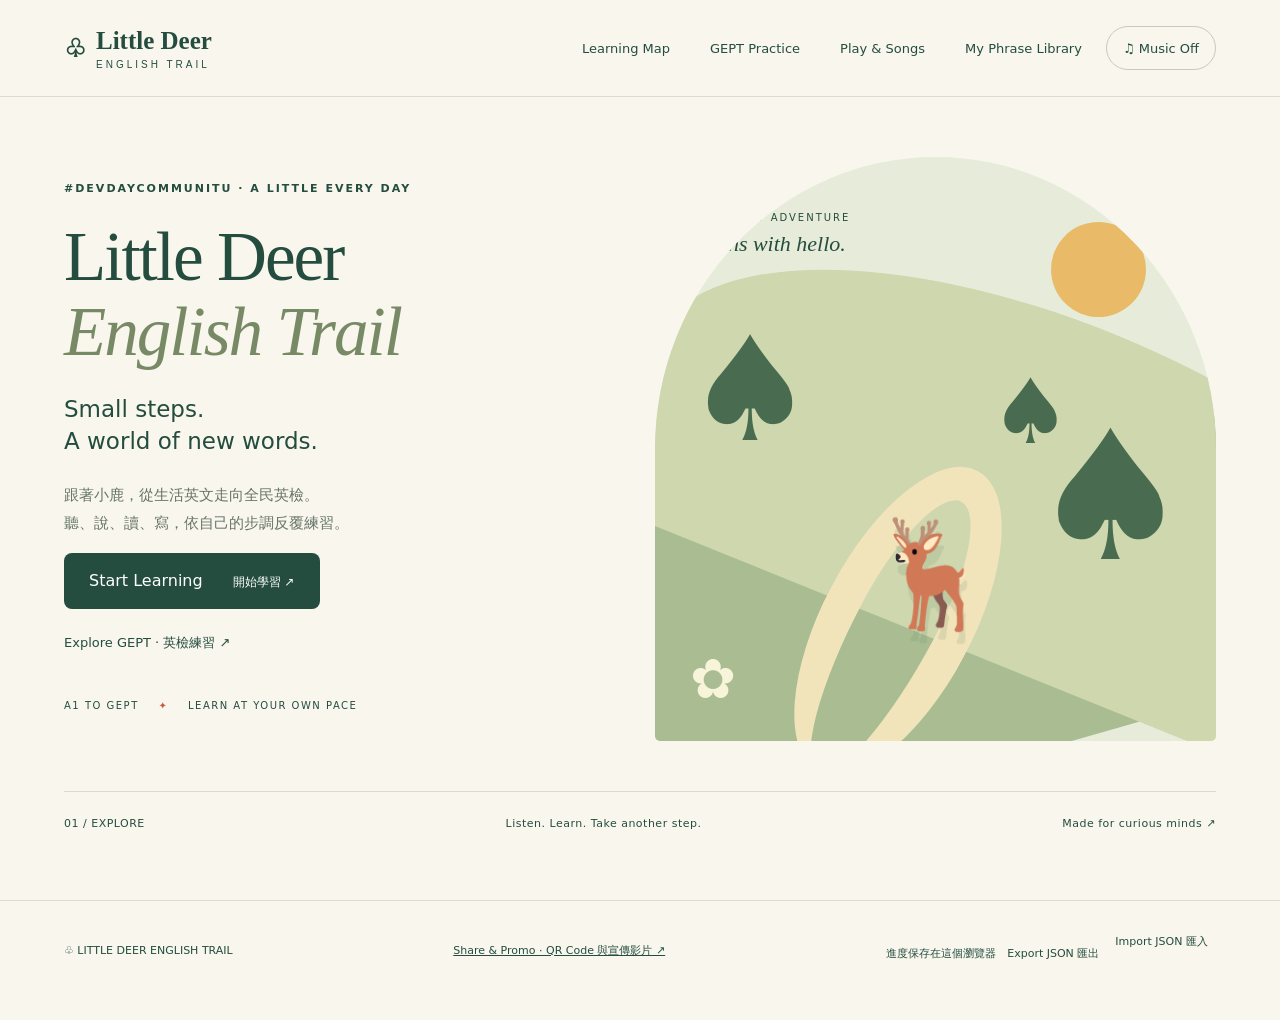
==== commit 858ea1cb: "Merge commit 'cdf8fd9755f74b2670722979eb16e9733c53fe02' into devin/1795420634-integration-test Co-Au" ====
--- a/index.html
+++ b/index.html
@@ -1,8 +1,8 @@
-<!doctype html><html lang="zh-Hant"><head><meta charset="utf-8"><meta name="viewport" content="width=device-width,initial-scale=1"><meta name="theme-color" content="#234d3d"><title>Little Deer English Trail</title><link rel="stylesheet" href="style.css?v=listening-review-2"><script defer src="lessons.js?v=listening-review-2"></script><script defer src="exam-data.js?v=listening-review-2"></script><script defer src="songs-data.js?v=listening-review-2"></script><script defer src="app.js?v=listening-review-2"></script><script defer src="videos-data.js?v=listening-review-2"></script><script defer src="play.js?v=listening-review-2"></script></head><body>
+<!doctype html><html lang="zh-Hant"><head><meta charset="utf-8"><meta name="viewport" content="width=device-width,initial-scale=1"><meta name="theme-color" content="#234d3d"><title>Little Deer English Trail</title><link rel="stylesheet" href="style.css?v=integration-2"><script defer src="lessons.js?v=integration-2"></script><script defer src="exam-data.js?v=integration-2"></script><script defer src="songs-data.js?v=integration-2"></script><script defer src="speech-check.js?v=integration-2"></script><script defer src="app.js?v=integration-2"></script><script defer src="videos-data.js?v=integration-2"></script><script defer src="play.js?v=integration-2"></script></head><body>
 <header><a class="brand" href="#home">♧ <span>Little Deer<span class="brand-sub">ENGLISH TRAIL</span></span></a><nav><button id="mapNav">Learning Map</button><button id="examNav">GEPT Practice</button><button id="restNav">Play & Songs</button><button id="songNowPlaying" hidden>❚❚ Pause Song</button><button id="libraryNav">My Phrase Library</button><button id="music" aria-pressed="false">♫ Music Off</button></nav></header>
 <main>
 <section id="home" class="home"><div class="hero-copy"><span class="eyebrow">#DEVDAYCOMMUNITU · A LITTLE EVERY DAY</span><h1>Little Deer<br><em>English Trail</em></h1><p class="intro">Small steps.<br>A world of new words.</p><p>跟著小鹿，從生活英文走向全民英檢。<br>聽、說、讀、寫，依自己的步調反覆練習。</p><button id="start" class="primary">Start Learning <span>開始學習 ↗</span></button><button id="startExam" class="secondary-start">Explore GEPT · 英檢練習 ↗</button><div class="hero-meta">A1 TO GEPT <span>✦</span> LEARN AT YOUR OWN PACE</div></div><div class="hero-art" aria-label="小鹿的森林英文學習步道"><div class="sun"></div><div class="hill h1"></div><div class="hill h2"></div><div class="hero-path"></div><span class="tree t1">♠</span><span class="tree t2">♠</span><span class="tree t3">♠</span><span class="deer-big">🦌</span><span class="art-label">YOUR NEXT ADVENTURE<br><b>begins with hello.</b></span><span class="flower">✿</span></div><div class="home-bottom"><span>01 / EXPLORE</span><span>Listen. Learn. Take another step.</span><span>Made for curious minds ↗</span></div></section>
-<section id="mapPage" hidden><div class="page-heading"><div><span class="eyebrow">YOUR OWN ADVENTURE</span><h1>Learning Map<span class="small-title">隨時開始，不限次數</span></h1></div><div id="progress"></div></div><div id="breakInvitation" class="break-invitation" hidden><div><span class="eyebrow">A LITTLE BREATHER</span><p id="breakMessage"></p></div><button id="takeBreak">Take a Break · 休息一下</button><button id="skipBreak">Keep Learning · 繼續學習</button></div><div class="map-layout"><aside><h2>A little progress,<br>every day.</h2><p id="daily"></p><label class="filter-label">Trail · 選擇步道<select id="mapLevel" aria-label="地圖級別"></select></label><div class="legend">○ To Do 可練習<br>✓ Completed 已完成<br>↻ Retry 隨時重做</div><p class="muted">點選站點，小鹿會沿步道前進。也可使用方向鍵，逐站探索。</p><div class="arrows" aria-label="移動小鹿"><button data-step="-1" aria-label="向上">↑</button><div><button data-step="-1" aria-label="向左">←</button><button data-step="1" aria-label="向下">↓</button><button data-step="1" aria-label="向右">→</button></div></div><button id="randomBreak" class="grove-shortcut">✦ Surprise Break · 隨機小遊戲</button><p class="muted">沿途的 ✦ 是可跳過的休息小站，不影響學習進度。</p><p id="mapNotice" role="status"></p></aside><div id="mapViewport"><div id="trail"><svg id="route" aria-hidden="true"></svg><div id="stations"></div><div id="deer" aria-label="玩家小鹿">🦌</div></div></div></div></section>
+<section id="mapPage" hidden><div class="page-heading"><div><span class="eyebrow">YOUR OWN ADVENTURE</span><h1>Learning Map<span class="small-title">隨時開始，不限次數</span></h1></div><div id="progress"></div></div><div id="breakInvitation" class="break-invitation" hidden><div><span class="eyebrow">A LITTLE BREATHER</span><p id="breakMessage"></p></div><button id="takeBreak">Take a Break · 休息一下</button><button id="skipBreak">Keep Learning · 繼續學習</button></div><div class="map-layout"><aside><h2>A little progress,<br>every day.</h2><p id="daily"></p><label class="filter-label">Trail · 選擇步道<select id="mapLevel" aria-label="地圖級別"></select></label><button id="autoAdvance" aria-pressed="true">自動前進 / Auto</button><div class="legend">○ To Do 可練習<br>✓ Completed 已完成<br>↻ Retry 隨時重做</div><p class="muted">點選站點，小鹿會沿步道前進。也可使用方向鍵，逐站探索。</p><div class="arrows" aria-label="移動小鹿"><button data-step="-1" aria-label="向上">↑</button><div><button data-step="-1" aria-label="向左">←</button><button data-step="1" aria-label="向下">↓</button><button data-step="1" aria-label="向右">→</button></div></div><button id="randomBreak" class="grove-shortcut">✦ Surprise Break · 隨機小遊戲</button><p class="muted">沿途的 ✦ 是可跳過的休息小站，不影響學習進度。</p><p id="mapNotice" role="status"></p></aside><div id="mapViewport"><div id="trail"><svg id="route" aria-hidden="true"></svg><div id="stations"></div><div id="deer" aria-label="玩家小鹿">🦌</div></div></div></div></section>
 <section id="libraryPage" hidden><span class="eyebrow">WORDS TO KEEP</span><h1>My Phrase Library</h1><p>每一小步，都成為你的收藏。</p><div class="library-tools"><input id="search" type="search" placeholder="Search phrases · 搜尋中英文" aria-label="搜尋中英文"><select id="sort" aria-label="完成日期排序"><option value="new">Newest first · 最新完成</option><option value="old">Oldest first · 最早完成</option></select></div><div id="phrases"></div></section>
 <section id="examPage" hidden>
 <div class="page-heading"><div><span class="eyebrow">YOUR NEXT CHALLENGE</span><h1>GEPT Practice<span class="small-title">從初級到優級，依自己的步調練習</span></h1></div><span id="examProgress"></span></div>
@@ -24,8 +24,8 @@
 </section></main><footer><span>♧ LITTLE DEER ENGLISH TRAIL</span><a href="promo/" style="color:inherit">Share & Promo · QR Code 與宣傳影片 ↗</a><div>進度保存在這個瀏覽器 <button id="export">Export JSON 匯出</button><label class="file-label">Import JSON 匯入<input id="import" type="file" accept="application/json,.json"></label></div><p id="storageNotice" role="status"></p></footer>
 <dialog id="lesson"><button id="close" class="close" aria-label="關閉教材">×</button><span class="eyebrow">PRACTICE · AT YOUR OWN PACE</span><h2 id="lessonTitle"></h2><p id="taskMeta" class="task-meta"></p><div id="taskVisual"></div><div id="passage" class="passage" hidden></div><button id="flip" class="flashcard" aria-label="翻面看中文"><span id="phraseText"></span><small>↻ Tap to flip · 點一下翻面</small></button><button id="lessonMusic" aria-pressed="false">♫ Music Off</button><button id="lessonSongStop" hidden>■ Stop Song · 停止歌曲</button><button id="listen">▶ Listen · 聽美式英文</button><p id="audioStatus" role="status"></p><p id="context"></p><h3 id="question"></h3><div id="options"></div>
 <div id="writtenResponse" hidden><label for="response">Your Answer · 你的作答</label><textarea id="response" rows="6" spellcheck="true" lang="en" placeholder="Write in English… 可慢慢寫，草稿會自動保存"></textarea><p id="wordCount" class="muted"></p><button id="submitResponse">Check / Review · 核對與檢視</button></div>
-<div id="spokenResponse" hidden><p class="muted">可直接錄音再回放；若無法使用麥克風，可大聲練習並輸入回答筆記。錄音不會上傳。</p><button id="record">● Record · 開始錄音</button><button id="stopRecord" hidden>■ Stop · 停止錄音</button><audio id="recording" controls hidden></audio><p id="recordStatus" role="status"></p><label for="spokenNotes">Answer Notes · 回答筆記</label><textarea id="spokenNotes" rows="3" placeholder="記下你實際說出的內容…"></textarea><button id="reviewSpeaking">Review · 檢視練習</button></div>
+<div id="spokenResponse" hidden><p class="muted">可直接錄音再回放；若無法使用麥克風，可大聲練習並輸入回答筆記。錄音不會上傳。</p><button id="record">● Record · 開始錄音</button><button id="stopRecord" hidden>■ Stop · 停止錄音</button><audio id="recording" controls hidden></audio><p id="recordStatus" role="status"></p><section class="speech-check"><div class="speech-actions"><button id="checkReading">🗣 Check Reading · 語音辨識</button><button id="stopRecognition" hidden>■ 停止辨識</button><button id="slowReading">🐢 Slow · 慢速朗讀</button></div><p class="muted">點按才會開始辨識；瀏覽器的語音服務（Chrome → Google、Safari → Apple）會處理音訊。本站不會上傳或保存辨識音訊或逐字稿；逐字稿只暫存在記憶體，離開教材即清除。錄音功能與辨識分開使用。</p><p id="recognitionStatus" role="status"></p><div id="speechResults" hidden><p>語音辨識參考，不是專業發音評分</p><p id="speechTranscript" aria-live="polite"></p><p id="speechMatch"></p><div id="speechWords"></div><p id="speechExtra"></p><button id="retryRecognition">↻ 再辨識一次</button></div></section><label for="spokenNotes">Answer Notes · 回答筆記</label><textarea id="spokenNotes" rows="3" placeholder="記下你實際說出的內容…"></textarea><button id="reviewSpeaking">Review · 檢視練習</button></div>
 <button id="showReference" hidden>Show Reference · 看參考與解說</button><div id="reference" class="reference" tabindex="-1" role="region" aria-label="作答解析" hidden></div>
 <div id="selfReview" hidden><p>Self Review · 自我檢核（不代表官方評分）</p><div id="reviewChecks"></div><button id="completeReview">Save Practice · 完成自評並收藏</button></div>
-<button id="retry" hidden>↻ Try Again · 再練一次</button><button id="nextTask" hidden>Next Practice · 下一題 →</button><p id="feedback" role="status"></p><button id="backMap" class="primary" hidden>Back to Map · 回到地圖 ↗</button></dialog>
+<section id="advancePanel" class="advance-panel" aria-live="polite" hidden><div id="clearCelebration"><span class="clear-deer" aria-hidden="true">🦌 ✨ ★</span><strong>過關！進度已保存</strong></div><p id="advanceMessage"></p><div id="advanceActions" hidden><button id="advanceNow" class="primary">立即前往</button><button id="advanceCancel">留在這題 / 取消</button></div></section><button id="retry" hidden>↻ 再練習</button><button id="nextTask" hidden>Next Practice · 下一題 →</button><p id="feedback" role="status"></p><button id="backMap" class="primary" hidden>Back to Map · 回到地圖 ↗</button></dialog>
 <dialog id="restDialog"><div class="rest-dialog-head"><span class="eyebrow">AN OPTIONAL LITTLE BREAK</span><button id="closeRest" class="close" aria-label="關閉休息小站">×</button></div><h2 id="restTitle"></h2><p id="restInstructions"></p><button id="restMusic" aria-pressed="false">♫ Music Off</button><section id="fishGame" hidden><div class="game-meter"><span id="fishScore">0 / 5 fish</span><span>No timer · 不計時</span></div><div id="fishPond" class="fish-pond" aria-label="撈魚池"></div><p id="fishMessage" role="status">點一條魚，輕鬆撈起來。</p><button id="replayFish">↻ A New Pond · 再玩一回</button></section><section id="puzzleGame" hidden><div class="game-meter"><span id="puzzleMoves">0 swaps · 交換次數</span><span>Take your time · 慢慢來</span></div><div id="puzzleBoard" class="puzzle-board" role="group" aria-label="九宮格拼圖"></div><div class="puzzle-tools"><button id="puzzlePreviewToggle" aria-expanded="false">Show Picture · 看原圖</button><label><input id="puzzleNumbers" type="checkbox"> 圖塊號碼提示</label></div><img id="puzzlePreview" hidden alt="拼圖完成後的參考原圖"><p id="puzzleMessage" role="status">先點一塊，再點另一塊交換。</p><button id="replayPuzzle">↻ New Puzzle · 再拼一張</button></section><button id="restBack" class="primary">Back to Learning · 回去學習 ↗</button></dialog></body></html>
--- a/style.css
+++ b/style.css
@@ -1,4 +1,5 @@
-:root{--ink:#244d3f;--cream:#f8f6ed;--orange:#c75b3a;--muted:#677568}*{box-sizing:border-box}body{margin:0;background:var(--cream);color:var(--ink);font:16px 'DM Sans',system-ui,sans-serif}button,input,select{font:inherit}button,.file-label{cursor:pointer}button{border:1px solid #bbc7b5;border-radius:9px;background:transparent;color:var(--ink);padding:12px 16px;min-height:44px}button:hover{background:#e3ead8}button:focus-visible,a:focus-visible,input:focus-visible,select:focus-visible,.file-label:focus-within{outline:3px solid var(--orange);outline-offset:4px}button:disabled{cursor:default;opacity:.65}header{max-width:1400px;margin:auto;padding:26px 5%;display:flex;align-items:center;justify-content:space-between;border-bottom:1px solid #d9ded0}.brand{display:flex;align-items:center;gap:10px;font:600 25px 'Playfair Display',Georgia,serif;color:var(--ink);text-decoration:none}.brand-sub{display:block;font:10px 'DM Sans',sans-serif;letter-spacing:3px;margin-top:4px}nav{display:flex;gap:8px}nav button{border:0;font-size:13px}#music{border:1px solid #c4cdbb;border-radius:30px}main{max-width:1400px;margin:auto;padding:0 5%}h1,h2{font-family:'Playfair Display',Georgia,serif;font-weight:500}h1{font-size:clamp(38px,5.4vw,76px);line-height:1.08;letter-spacing:-2px;margin:24px 0}h1 em{color:#788965;font-weight:500}h2{font-size:32px}.eyebrow{font-size:11px;letter-spacing:2px;font-weight:700}.home{display:grid;grid-template-columns:1fr 1fr;gap:30px;padding-top:60px}.hero-copy{padding:20px 0 30px}.intro{font-size:23px;line-height:1.4}.hero-copy p:not(.intro){color:var(--muted);font-size:15px;line-height:1.9}.primary{background:var(--ink);color:white;border:0;padding:18px 25px;border-radius:8px}.primary:hover{background:#35684f}.primary span{margin-left:25px;font-size:12px}.hero-meta{font-size:10px;letter-spacing:1.5px;margin-top:35px}.hero-meta span{margin:0 15px;color:var(--orange)}.hero-art{position:relative;min-height:540px;background:#e7ecda;border-radius:50% 50% 5px 5px;overflow:hidden}.sun{position:absolute;top:65px;right:70px;background:#e9bb68;border-radius:50%;width:95px;height:95px}.hill{position:absolute;border-radius:50% 50% 0 0;width:150%;height:350px;bottom:-40px;left:-30%;background:#aabd92;transform:rotate(-16deg)}.h2{background:#ced7ae;bottom:70px;left:-5%;transform:rotate(22deg)}.hero-path{position:absolute;bottom:-50px;left:30%;width:150px;height:340px;border:35px solid #f1e4bb;border-bottom:0;border-radius:50%;transform:rotate(28deg)}.tree{position:absolute;color:#496c50;font-size:145px;line-height:1}.t1{left:30px;top:160px}.t2{right:25px;top:250px;font-size:180px}.t3{right:145px;top:210px;font-size:90px}.deer-big{position:absolute;bottom:105px;left:38%;font-size:105px;filter:drop-shadow(2px 12px 0 #496c5020)}.art-label{position:absolute;top:55px;left:35px;font-size:10px;letter-spacing:2px}.art-label b{display:block;font:italic 22px Georgia;margin-top:8px;letter-spacing:0}.flower{position:absolute;bottom:30px;left:35px;font-size:55px;color:#f7f4da}.home-bottom{grid-column:1/-1;display:flex;justify-content:space-between;font-size:11px;padding:25px 0;border-top:1px solid #d7ddcd;letter-spacing:1px;margin-top:20px}.page-heading{display:flex;justify-content:space-between;align-items:center;margin:40px 0 25px}.page-heading h1{font-size:48px}.small-title{display:block;font:14px system-ui;letter-spacing:1px;margin-top:15px}.map-layout{display:grid;grid-template-columns:240px 1fr;gap:25px}aside{padding:5px 20px 20px 0}aside h2{margin-top:0}.muted{color:var(--muted);font-size:13px;line-height:1.8}.legend{font-size:13px;line-height:2.3;border-block:1px solid #d4dccb;padding:15px 0}.arrows{text-align:center;width:160px;margin:20px 0}.arrows button{padding:8px 14px;margin:2px;background:#fff9}#mapViewport{background:#e6eddc;border:1px solid #d6dfcb;border-radius:24px;max-height:650px;overflow:auto;position:relative;scroll-behavior:smooth}#trail{position:relative;min-width:300px;background:radial-gradient(ellipse at 10% 20%,#9cb88244 0 10%,transparent 11%),radial-gradient(ellipse at 95% 60%,#9cb88244 0 12%,transparent 13%)}#route{position:absolute;inset:0;width:100%;height:100%}.station{position:absolute;width:150px;transform:translate(-50%,-50%);text-align:center}.station button{border-radius:50%;height:54px;width:54px;background:#fcfaee;border:3px solid #8c9c77;font-weight:bold}.station.today button{background:var(--orange);color:white;border-color:#f8e4cb;box-shadow:0 0 0 6px #c75b3a22}.station.completed button{background:var(--ink);color:white}.station.locked{color:#697363}.station.locked button{background:#d6dfce;border-color:#a8b79c}.station strong{display:block;font-size:12px;margin:9px 0 4px}.station small{font-size:10px}.station .marker{border-radius:8px;width:150px;height:auto;font-size:10px;line-height:1.5;border:1px solid #c2cfb5;background:#fffaf0;margin-top:5px;padding:6px}#deer{position:absolute;font-size:42px;z-index:2;transform:translate(-50%,-100%);pointer-events:none;filter:drop-shadow(0 5px 1px #0002)}#deer.walking{animation:hop .24s infinite alternate}@keyframes hop{to{transform:translate(-50%,-115%) rotate(5deg)}}#libraryPage{padding-top:45px;min-height:65vh}.library-tools{display:flex;gap:15px;margin:25px 0}input,select{padding:14px;border:1px solid #bbc7b5;border-radius:8px;background:#fffdf5;color:var(--ink)}input[type=search]{flex:1;min-width:0}#phrases{display:grid;grid-template-columns:repeat(auto-fit,minmax(260px,1fr));gap:20px}.phrase-entry{background:#fffdf5;border:1px solid #d6dfcb;border-radius:15px;padding:24px}.phrase-entry h2{font-size:25px}.phrase-entry small{color:var(--muted)}footer{max-width:1400px;margin:45px auto 0;padding:25px 5%;border-top:1px solid #d9ded0;font-size:11px;display:flex;flex-wrap:wrap;gap:20px;align-items:center;justify-content:space-between}footer button,.file-label{font-size:11px;padding:8px;border:0;display:inline-block}.file-label input{position:absolute;width:1px;height:1px;opacity:0}#storageNotice{width:100%;margin:0}dialog{color:var(--ink);background:var(--cream);border:0;border-radius:22px;padding:32px;max-width:540px;width:calc(100% - 24px);max-height:92dvh;box-shadow:0 20px 90px #17352644}dialog::backdrop{background:#17352680;backdrop-filter:blur(4px)}.close{float:right;border:0;font-size:26px;padding:0 10px}.flashcard{display:block;width:100%;background:#e7ecda;min-height:160px;text-align:center;padding:25px;margin:20px 0;font:28px Georgia;line-height:1.4}.flashcard small{display:block;font:11px system-ui;margin-top:20px;color:#5b7158}#context{line-height:1.8;font-size:14px}#options{display:grid;gap:9px}#options button{text-align:left;background:#fffaf0}#feedback{line-height:1.7}#audioStatus{font-size:12px}body:has(dialog[open]){overflow:hidden}[hidden]{display:none!important}@media(max-width:700px){header{padding:18px 5%;align-items:flex-start}.brand{font-size:20px}nav{gap:0;max-width:220px;justify-content:flex-end;flex-wrap:wrap}nav button{font-size:10px;padding:6px 8px;min-height:36px}.home{grid-template-columns:1fr;padding-top:25px}.hero-copy{padding-bottom:0}.hero-art{min-height:380px}.hero-copy h1{font-size:57px}.hero-meta{margin-top:23px}.home-bottom{gap:15px;flex-wrap:wrap;margin-top:0}.home-bottom span:last-child{display:none}.page-heading h1{font-size:37px}.map-layout{grid-template-columns:1fr}.map-layout aside{display:flex;flex-wrap:wrap;gap:12px;align-items:center;padding:0}aside h2{display:none}.legend{font-size:11px;line-height:1.7;border:0;padding:0;columns:2;flex:1}.muted{width:100%;margin:0}.arrows{margin:0;width:155px}#daily{font-size:12px;width:100%}#mapNotice{font-size:12px}#mapViewport{max-height:65dvh}.library-tools{flex-direction:column}#progress{font-size:11px}.page-heading{gap:8px}footer{line-height:1.8}dialog{padding:24px}.flashcard{font-size:25px}}
+.speech-check{margin:20px 0;padding:18px;border:1px solid #c6d4bf;border-radius:14px;background:#f1f0e4}.speech-actions{display:flex;flex-wrap:wrap;gap:8px}.speech-check button{min-height:44px;max-width:100%;white-space:normal}.speech-check p{line-height:1.8;overflow-wrap:anywhere}#speechWords{display:flex;flex-wrap:wrap;gap:7px;align-items:center;line-height:2}#speechWords .ok{color:#234d3d;padding:4px;background:#dfebd8;border-radius:5px}#speechWords .missed button{color:#713c22;background:#fff0db;border:1px dashed #965832;border-radius:6px;padding:6px 10px}#speechWords .missed button:focus-visible{outline:3px solid var(--orange);outline-offset:2px}@media(max-width:480px){.speech-check{padding:12px}.speech-actions{flex-direction:column}.speech-actions button{width:100%}}
+:root{--ink:#244d3f;--cream:#f8f6ed;--orange:#c75b3a;--muted:#677568}*{box-sizing:border-box}body{margin:0;background:var(--cream);color:var(--ink);font:16px 'DM Sans',system-ui,sans-serif}button,input,select{font:inherit}button,.file-label{cursor:pointer}button{border:1px solid #bbc7b5;border-radius:9px;background:transparent;color:var(--ink);padding:12px 16px;min-height:44px}button:hover{background:#e3ead8}button:focus-visible,a:focus-visible,input:focus-visible,select:focus-visible,.file-label:focus-within{outline:3px solid var(--orange);outline-offset:4px}button:disabled{cursor:default;opacity:.65}header{max-width:1400px;margin:auto;padding:26px 5%;display:flex;align-items:center;justify-content:space-between;border-bottom:1px solid #d9ded0}.brand{display:flex;align-items:center;gap:10px;font:600 25px 'Playfair Display',Georgia,serif;color:var(--ink);text-decoration:none}.brand-sub{display:block;font:10px 'DM Sans',sans-serif;letter-spacing:3px;margin-top:4px}nav{display:flex;gap:8px}nav button{border:0;font-size:13px}#music{border:1px solid #c4cdbb;border-radius:30px}main{max-width:1400px;margin:auto;padding:0 5%}h1,h2{font-family:'Playfair Display',Georgia,serif;font-weight:500}h1{font-size:clamp(38px,5.4vw,76px);line-height:1.08;letter-spacing:-2px;margin:24px 0}h1 em{color:#788965;font-weight:500}h2{font-size:32px}.eyebrow{font-size:11px;letter-spacing:2px;font-weight:700}.home{display:grid;grid-template-columns:1fr 1fr;gap:30px;padding-top:60px}.hero-copy{padding:20px 0 30px}.intro{font-size:23px;line-height:1.4}.hero-copy p:not(.intro){color:var(--muted);font-size:15px;line-height:1.9}.primary{background:var(--ink);color:white;border:0;padding:18px 25px;border-radius:8px}.primary:hover{background:#35684f}.primary span{margin-left:25px;font-size:12px}.hero-meta{font-size:10px;letter-spacing:1.5px;margin-top:35px}.hero-meta span{margin:0 15px;color:var(--orange)}.hero-art{position:relative;min-height:540px;background:#e7ecda;border-radius:50% 50% 5px 5px;overflow:hidden}.sun{position:absolute;top:65px;right:70px;background:#e9bb68;border-radius:50%;width:95px;height:95px}.hill{position:absolute;border-radius:50% 50% 0 0;width:150%;height:350px;bottom:-40px;left:-30%;background:#aabd92;transform:rotate(-16deg)}.h2{background:#ced7ae;bottom:70px;left:-5%;transform:rotate(22deg)}.hero-path{position:absolute;bottom:-50px;left:30%;width:150px;height:340px;border:35px solid #f1e4bb;border-bottom:0;border-radius:50%;transform:rotate(28deg)}.tree{position:absolute;color:#496c50;font-size:145px;line-height:1}.t1{left:30px;top:160px}.t2{right:25px;top:250px;font-size:180px}.t3{right:145px;top:210px;font-size:90px}.deer-big{position:absolute;bottom:105px;left:38%;font-size:105px;filter:drop-shadow(2px 12px 0 #496c5020)}.art-label{position:absolute;top:55px;left:35px;font-size:10px;letter-spacing:2px}.art-label b{display:block;font:italic 22px Georgia;margin-top:8px;letter-spacing:0}.flower{position:absolute;bottom:30px;left:35px;font-size:55px;color:#f7f4da}.home-bottom{grid-column:1/-1;display:flex;justify-content:space-between;font-size:11px;padding:25px 0;border-top:1px solid #d7ddcd;letter-spacing:1px;margin-top:20px}.page-heading{display:flex;justify-content:space-between;align-items:center;margin:40px 0 25px}.page-heading h1{font-size:48px}.small-title{display:block;font:14px system-ui;letter-spacing:1px;margin-top:15px}.map-layout{display:grid;grid-template-columns:240px 1fr;gap:25px}aside{padding:5px 20px 20px 0}aside h2{margin-top:0}.muted{color:var(--muted);font-size:13px;line-height:1.8}.legend{font-size:13px;line-height:2.3;border-block:1px solid #d4dccb;padding:15px 0}.arrows{text-align:center;width:160px;margin:20px 0}.arrows button{padding:8px 14px;margin:2px;background:#fff9}#mapViewport{background:#e6eddc;border:1px solid #d6dfcb;border-radius:24px;max-height:650px;overflow:auto;position:relative;scroll-behavior:smooth}#trail{position:relative;min-width:300px;background:radial-gradient(ellipse at 10% 20%,#9cb88244 0 10%,transparent 11%),radial-gradient(ellipse at 95% 60%,#9cb88244 0 12%,transparent 13%)}#route{position:absolute;inset:0;width:100%;height:100%}.station{position:absolute;width:150px;transform:translate(-50%,-50%);text-align:center}.station button{border-radius:50%;height:54px;width:54px;background:#fcfaee;border:3px solid #8c9c77;font-weight:bold}.station.today button{background:var(--orange);color:white;border-color:#f8e4cb;box-shadow:0 0 0 6px #c75b3a22}.station.completed button{background:var(--ink);color:white}.station.locked{color:#697363}.station.locked button{background:#d6dfce;border-color:#a8b79c}.station strong{display:block;font-size:12px;margin:9px 0 4px}.station small{font-size:10px}.station .marker{border-radius:8px;width:150px;height:auto;font-size:10px;line-height:1.5;border:1px solid #c2cfb5;background:#fffaf0;margin-top:5px;padding:6px}#deer{position:absolute;font-size:42px;z-index:2;transform:translate(-50%,-100%);pointer-events:none;filter:drop-shadow(0 5px 1px #0002)}#deer.walking{animation:hop .24s infinite alternate}@keyframes hop{to{transform:translate(-50%,-115%) rotate(5deg)}}#libraryPage{padding-top:45px;min-height:65vh}.library-tools{display:flex;gap:15px;margin:25px 0}input,select{padding:14px;border:1px solid #bbc7b5;border-radius:8px;background:#fffdf5;color:var(--ink)}input[type=search]{flex:1;min-width:0}#phrases{display:grid;grid-template-columns:repeat(auto-fit,minmax(260px,1fr));gap:20px}.phrase-entry{background:#fffdf5;border:1px solid #d6dfcb;border-radius:15px;padding:24px}.phrase-entry h2{font-size:25px}.phrase-entry small{color:var(--muted)}footer{max-width:1400px;margin:45px auto 0;padding:25px 5%;border-top:1px solid #d9ded0;font-size:11px;display:flex;flex-wrap:wrap;gap:20px;align-items:center;justify-content:space-between}footer button,.file-label{font-size:11px;padding:8px;border:0;display:inline-block}.file-label{position:relative;overflow:hidden}.file-label input{position:absolute;inset:0;width:100%;height:100%;opacity:0;cursor:pointer}#storageNotice{width:100%;margin:0}dialog{color:var(--ink);background:var(--cream);border:0;border-radius:22px;padding:32px;max-width:540px;width:calc(100% - 24px);max-height:92dvh;box-shadow:0 20px 90px #17352644}dialog::backdrop{background:#17352680;backdrop-filter:blur(4px)}.close{float:right;border:0;font-size:26px;padding:0 10px}.flashcard{display:block;width:100%;background:#e7ecda;min-height:160px;text-align:center;padding:25px;margin:20px 0;font:28px Georgia;line-height:1.4}.flashcard small{display:block;font:11px system-ui;margin-top:20px;color:#5b7158}#context{line-height:1.8;font-size:14px}#options{display:grid;gap:9px}#options button{text-align:left;background:#fffaf0}#feedback{line-height:1.7}#audioStatus{font-size:12px}body:has(dialog[open]){overflow:hidden}[hidden]{display:none!important}@media(max-width:700px){header{padding:18px 5%;align-items:flex-start}.brand{font-size:20px}nav{gap:0;max-width:220px;justify-content:flex-end;flex-wrap:wrap}nav button{font-size:10px;padding:6px 8px;min-height:36px}.home{grid-template-columns:1fr;padding-top:25px}.hero-copy{padding-bottom:0}.hero-art{min-height:380px}.hero-copy h1{font-size:57px}.hero-meta{margin-top:23px}.home-bottom{gap:15px;flex-wrap:wrap;margin-top:0}.home-bottom span:last-child{display:none}.page-heading h1{font-size:37px}.map-layout{grid-template-columns:1fr}.map-layout aside{display:flex;flex-wrap:wrap;gap:12px;align-items:center;padding:0}aside h2{display:none}.legend{font-size:11px;line-height:1.7;border:0;padding:0;columns:2;flex:1}.muted{width:100%;margin:0}.arrows{margin:0;width:155px}#daily{font-size:12px;width:100%}#mapNotice{font-size:12px}#mapViewport{max-height:65dvh}.library-tools{flex-direction:column}#progress{font-size:11px}.page-heading{gap:8px}footer{line-height:1.8}dialog{padding:24px}.flashcard{font-size:25px}}
 @media(prefers-reduced-motion:reduce){*,*::before,*::after{scroll-behavior:auto!important;animation:none!important;transition:none!important}}
 .brand{flex-shrink:0}.station small{display:block;line-height:1.6}.station .marker{color:var(--ink);background:#fffaf0}.station.completed .marker{color:var(--ink);background:#fffaf0;border:1px solid #bdc9b0}@media(max-width:700px){.brand{font-size:18px;gap:7px}.brand-sub{font-size:8px;letter-spacing:2px}nav{max-width:205px}}
 #examPage{padding-top:5px;min-height:70vh}.exam-intro{color:var(--muted);line-height:1.8}.exam-filters{display:grid;grid-template-columns:repeat(3,1fr);gap:16px;margin:26px 0}.exam-filters label,.filter-label{display:grid;gap:9px;font-size:13px}.exam-filters select,.filter-label select{width:100%}.study-summary{display:flex;align-items:center;justify-content:space-between;gap:20px;background:#e8eddd;border-radius:15px;padding:18px 22px;margin-bottom:25px}.study-summary p{line-height:1.8;max-width:650px;font-size:14px}.study-summary button{flex-shrink:0}#examTasks{display:grid;grid-template-columns:repeat(auto-fit,minmax(255px,1fr));gap:18px}.task-tile{border:1px solid #d6dfcb;border-radius:15px;padding:22px;background:#fffdf5;display:flex;flex-direction:column;align-items:flex-start}.task-tile h2{font-size:25px;margin:16px 0 10px}.task-tile p{font-size:13px;line-height:1.7;flex:1}.task-tile small{font-size:11px;color:#5a6b56}.task-tile button{width:100%;margin-top:10px}.source-note{border-top:1px solid #d6dfcb;margin:32px 0;padding:22px 0;font-size:13px;line-height:1.9}.source-note a{color:var(--ink)}summary{cursor:pointer;min-height:44px}.task-meta{font-size:12px;color:#657752;line-height:1.7}.passage{white-space:pre-wrap;padding:20px;background:#fffaf0;border-left:3px solid #83966f;border-radius:4px;font-size:15px;line-height:1.9;margin:20px 0;max-height:270px;overflow:auto}.task-picture{width:100%;max-height:200px;display:block;border-radius:12px;background:#e5eddb;margin:15px 0}.picture-options{display:flex;gap:8px}.picture-options figure{margin:0;flex:1}.picture-options figcaption{text-align:center;font-size:13px}.picture-options svg{height:100px}textarea{display:block;width:100%;padding:14px;border:1px solid #b9c7ab;border-radius:9px;background:#fffdf6;font:16px system-ui;color:var(--ink);line-height:1.6;resize:vertical;margin:10px 0}textarea:focus-visible{outline:3px solid var(--orange);outline-offset:2px}#writtenResponse,#spokenResponse{margin:20px 0}#recording{width:100%;margin-top:15px}.reference{border-radius:12px;background:#e7edda;padding:20px;margin:18px 0;white-space:pre-wrap;line-height:1.8;font-size:14px}#reviewChecks label{display:flex;align-items:flex-start;gap:10px;line-height:1.7;padding:10px 0;font-size:14px}#reviewChecks input{width:20px;height:20px;flex-shrink:0}#retry,#nextTask,#showReference{margin:8px 5px 8px 0}#completeReview{background:#e2eacb}#lesson{max-width:650px}.home-bottom{letter-spacing:.5px}#examNotice{font-size:13px}.filter-label{margin:20px 0}header nav{flex-wrap:wrap}.level-progress{font-size:12px;color:#5d7157}
@@ -28,3 +29,9 @@
 .listening-review dl,.listening-review dd{margin:0}
 .video-corner{margin:36px 0;padding:30px;border:1px solid #d5ddc9;border-radius:22px;background:#f1f0e4;scroll-margin-top:20px}.video-heading h2{font-size:36px;margin:16px 0}.video-heading>p{font-size:14px;line-height:1.9;max-width:750px}.video-filters{display:grid;grid-template-columns:1fr 1fr auto;gap:15px;align-items:end;margin:25px 0 18px}.video-filters label{display:grid;gap:9px;font-size:13px}.video-filters select{min-width:0;width:100%}.video-filters button{font-size:12px;min-height:48px}.video-cards{display:grid;grid-template-columns:repeat(auto-fit,minmax(260px,1fr));gap:18px;margin:20px 0}.video-card{background:#fffdf4;border:1px solid #d9dfcb;padding:22px;border-radius:16px;display:flex;flex-direction:column;align-items:flex-start;min-width:0}.video-kind{font-size:10px;letter-spacing:.8px;font-weight:600;color:#7a633e}.video-card h3{font:26px/1.25 Georgia,serif;font-weight:400;margin:17px 0 8px;overflow-wrap:anywhere}.video-zh{font-size:14px;line-height:1.7;margin:0 0 10px}.video-creator{font-size:12px;color:#607658;line-height:1.6}.video-level{font-size:11px;color:#4e6c49;padding:5px 9px;background:#e8eddb;border-radius:20px;margin-top:12px}.video-why{font-size:13px;line-height:1.8;margin:17px 0 12px}.video-tip{background:#f0eddf;border-radius:10px;font-size:13px;line-height:1.8;padding:13px;flex:1;margin:0 0 14px}.video-tip strong,.video-tip span{display:block}.video-tip strong{font-size:11px;letter-spacing:.3px;margin-bottom:5px}.video-accent{font-size:10px;color:#68745e;margin-bottom:16px;line-height:1.6}.video-watch{display:block;width:100%;padding:13px 10px;text-align:center;border-radius:9px;background:var(--ink);color:#fff9e8;text-decoration:none;font-size:13px;min-height:46px}.video-watch:hover{background:#35684f}.video-source{font-size:11px;color:var(--ink);padding:14px 0 0;min-height:44px;line-height:1.7}.video-watch:focus-visible,.video-source:focus-visible{outline:3px solid var(--orange);outline-offset:4px}.video-guidance{font-size:12px;line-height:1.9;color:#5e7258;max-width:950px}.video-footer{border-top:1px solid #d4dcc8;margin-top:22px;padding-top:16px;display:flex;align-items:center;justify-content:space-between;gap:15px}.video-footer p{font-size:12px;line-height:1.8}.video-footer button{font-size:12px;flex-shrink:0}#externalMediaNotice{font-size:12px;line-height:1.8;background:#f7e9c9;padding:15px;border-radius:12px}#externalMediaNotice button{font-size:11px;margin:8px}
 @media(max-width:700px){.video-corner{padding:22px 16px;margin:28px 0}.video-heading h2{font-size:30px}.video-filters{grid-template-columns:1fr;gap:13px}.video-cards{grid-template-columns:1fr}.video-card{padding:21px}.video-footer{display:block}.video-footer button{width:100%}.video-card h3{font-size:28px}}
+@media(pointer:coarse){select,textarea,input:not([type=checkbox]):not([type=radio]):not([type=file]){font-size:16px}}
+.advance-panel{margin:1rem 0;padding:1rem;border:2px solid #66875b;border-radius:16px;background:#f4f7e9;text-align:center}
+.clear-deer{display:block;font-size:2rem}
+.celebrate .clear-deer{animation:clear-hop .4s ease-in-out 3}
+@keyframes clear-hop{50%{transform:translateY(-12px) rotate(-5deg)}}
+@media(prefers-reduced-motion:reduce){.celebrate .clear-deer{animation:none}}
